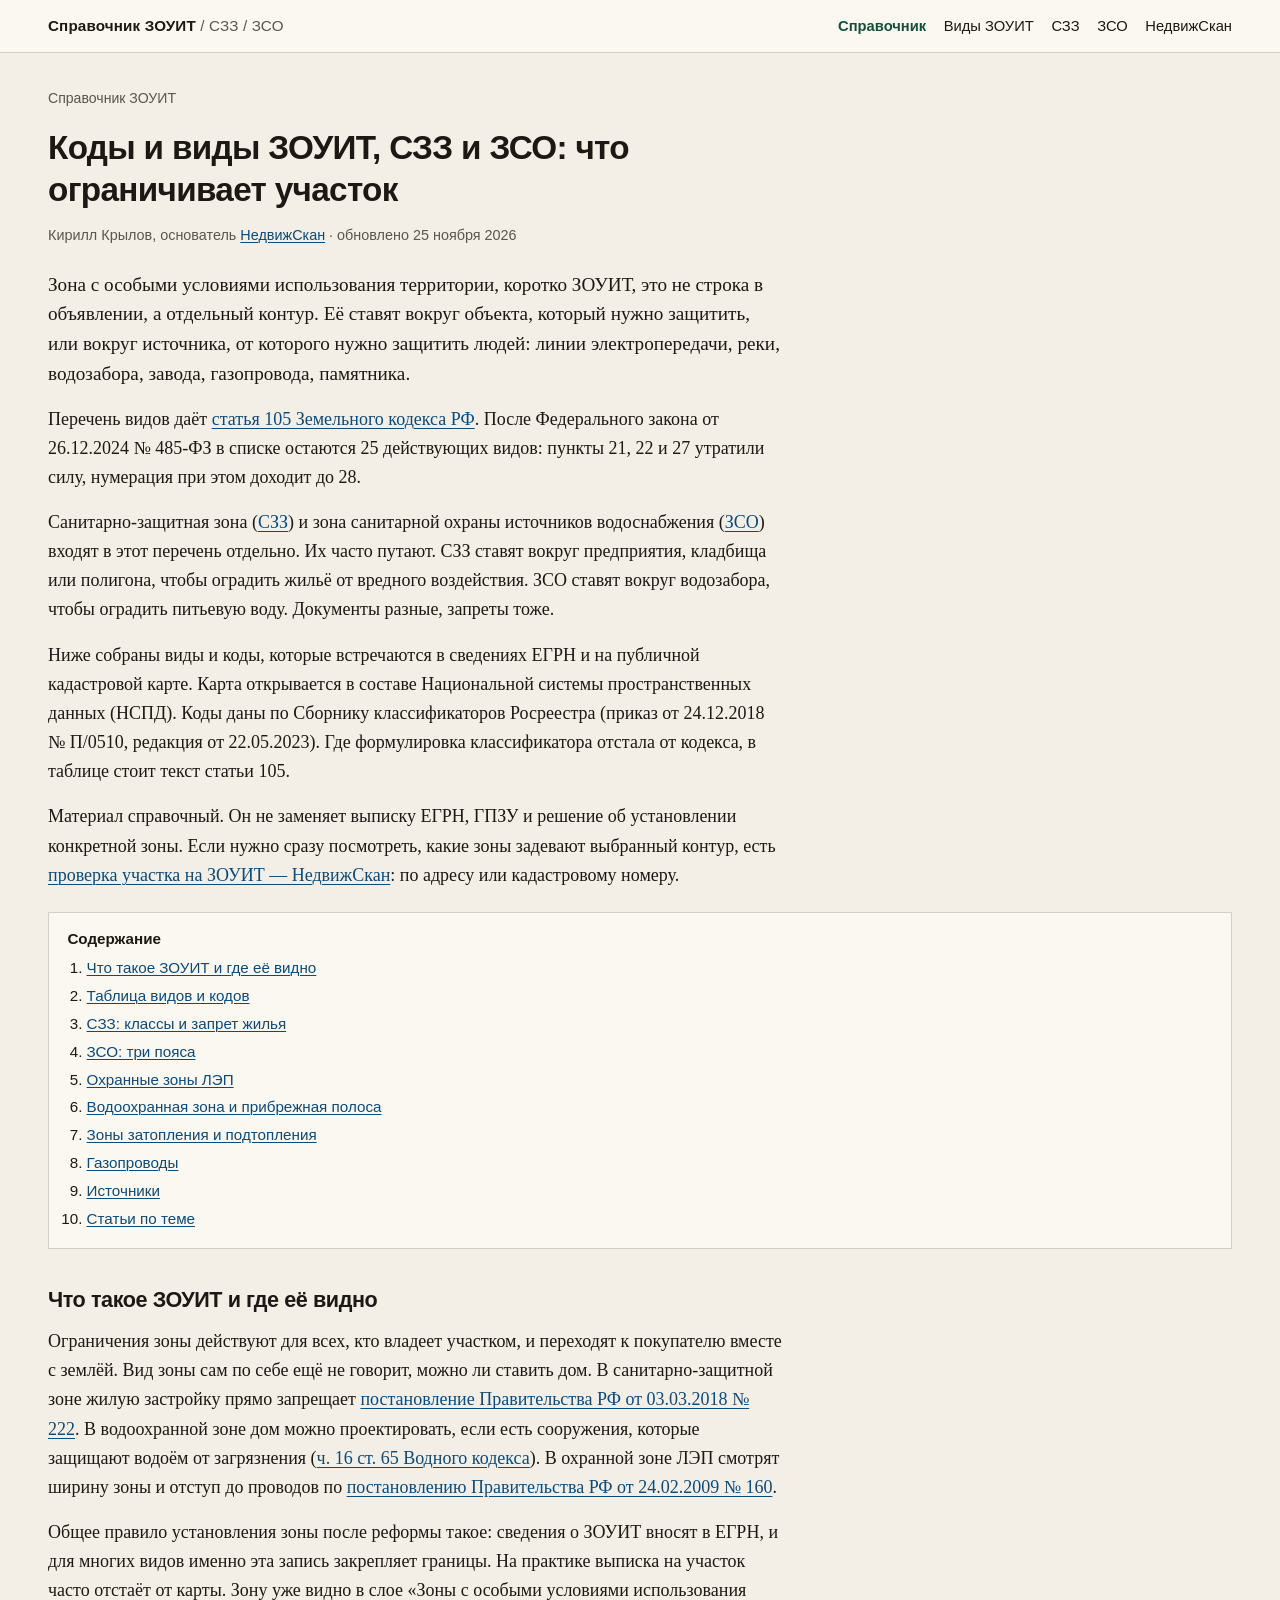
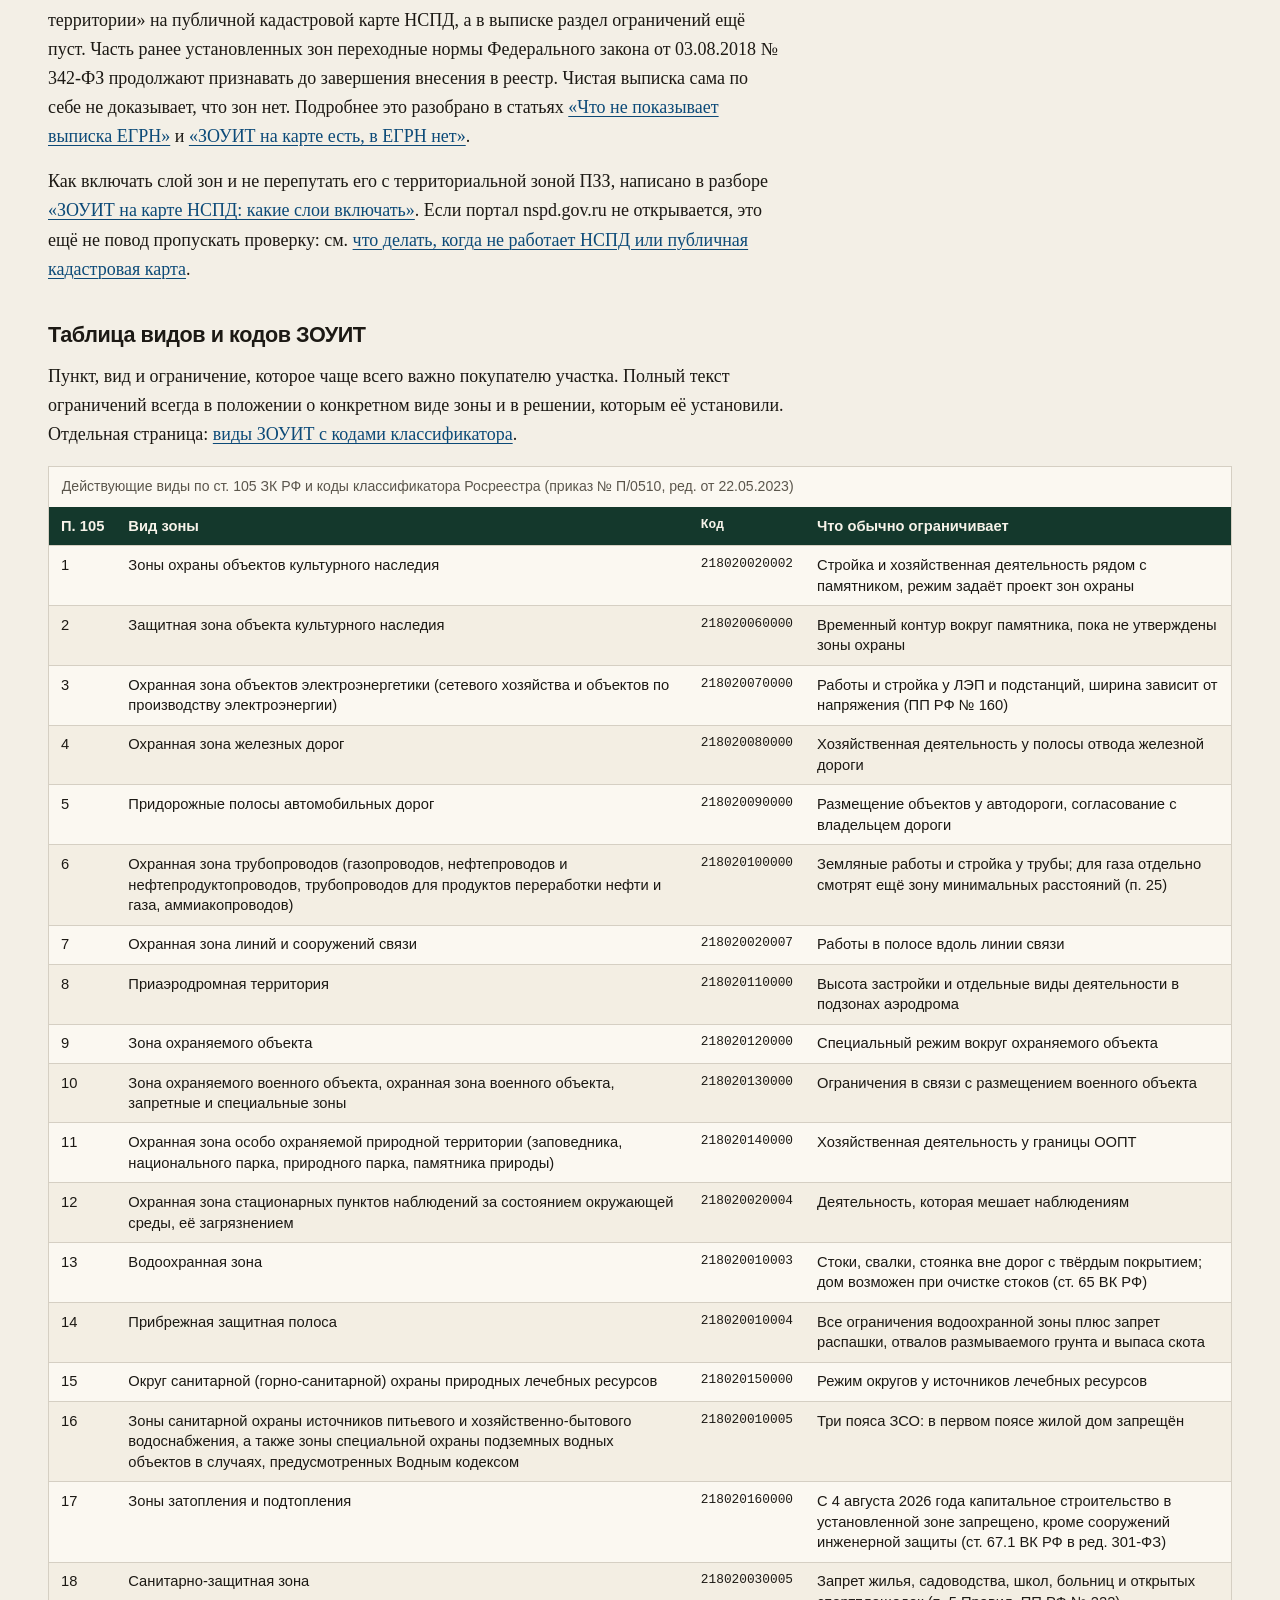
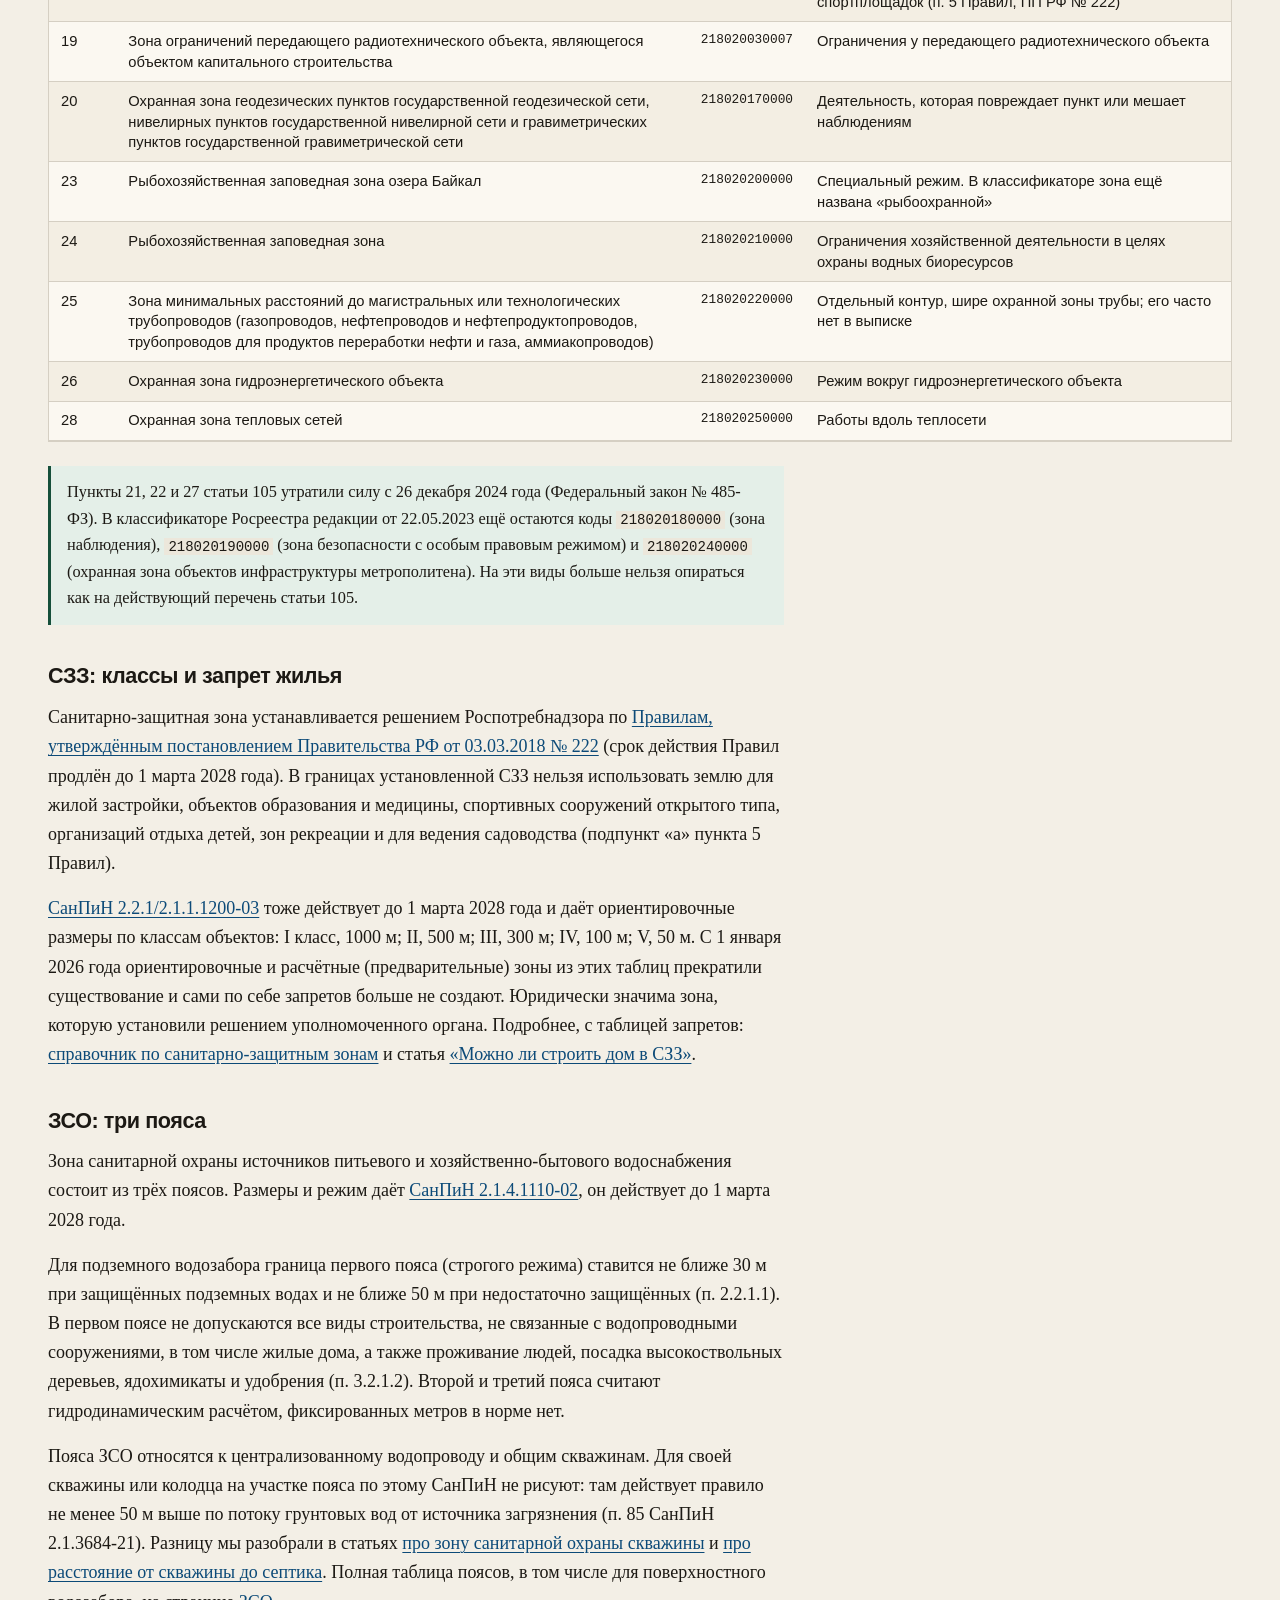
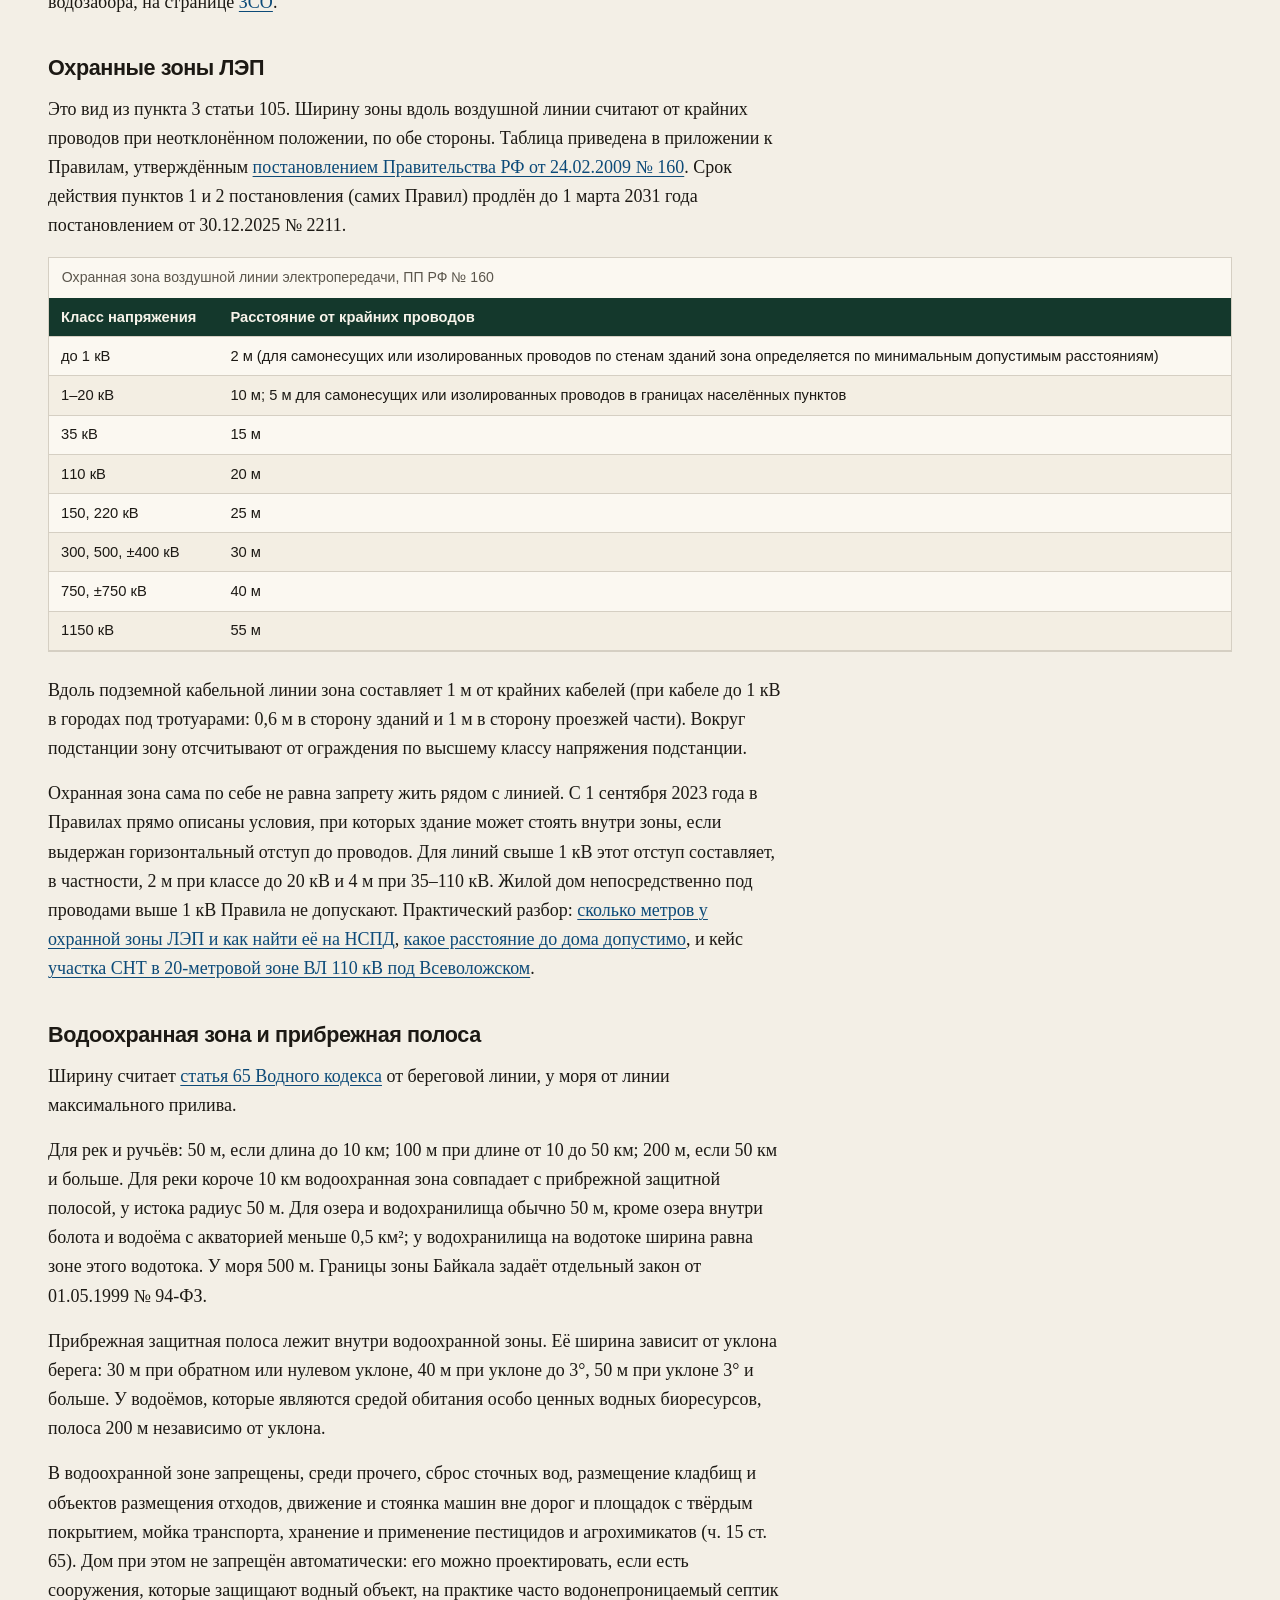
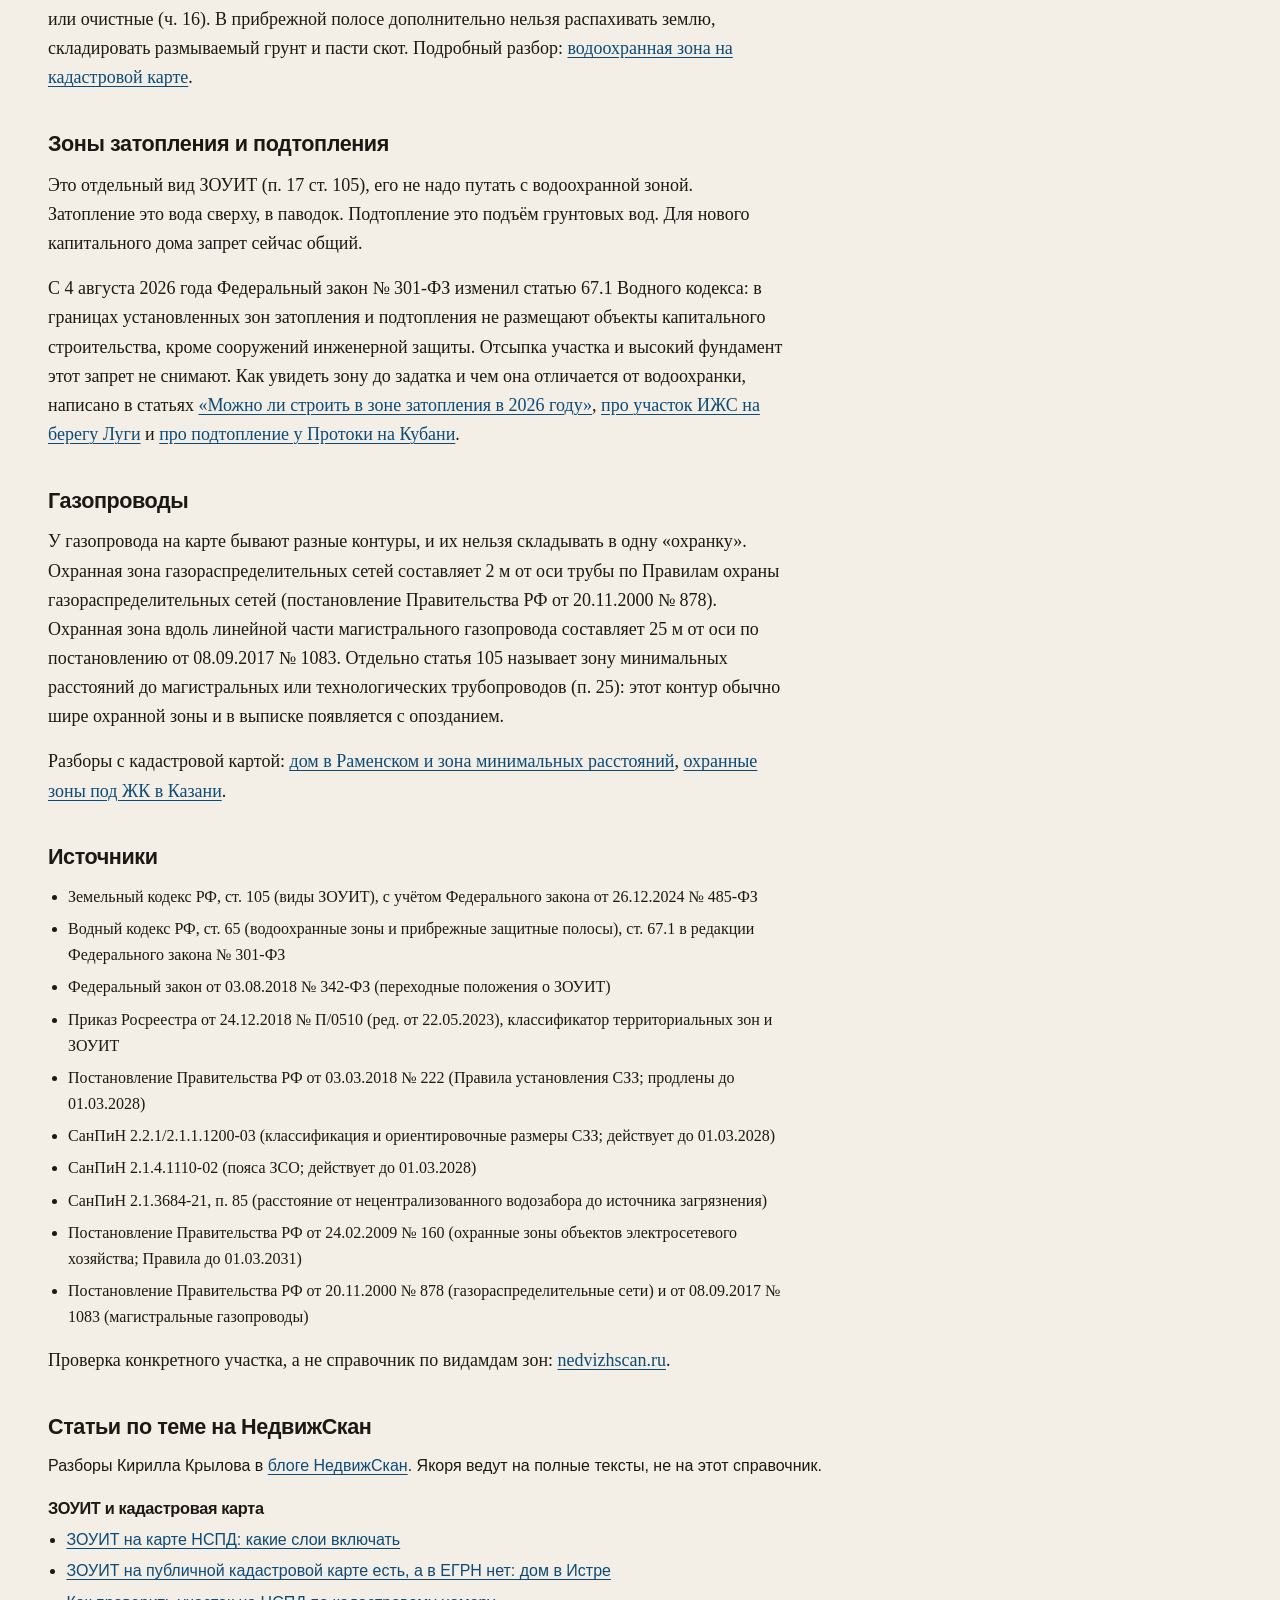
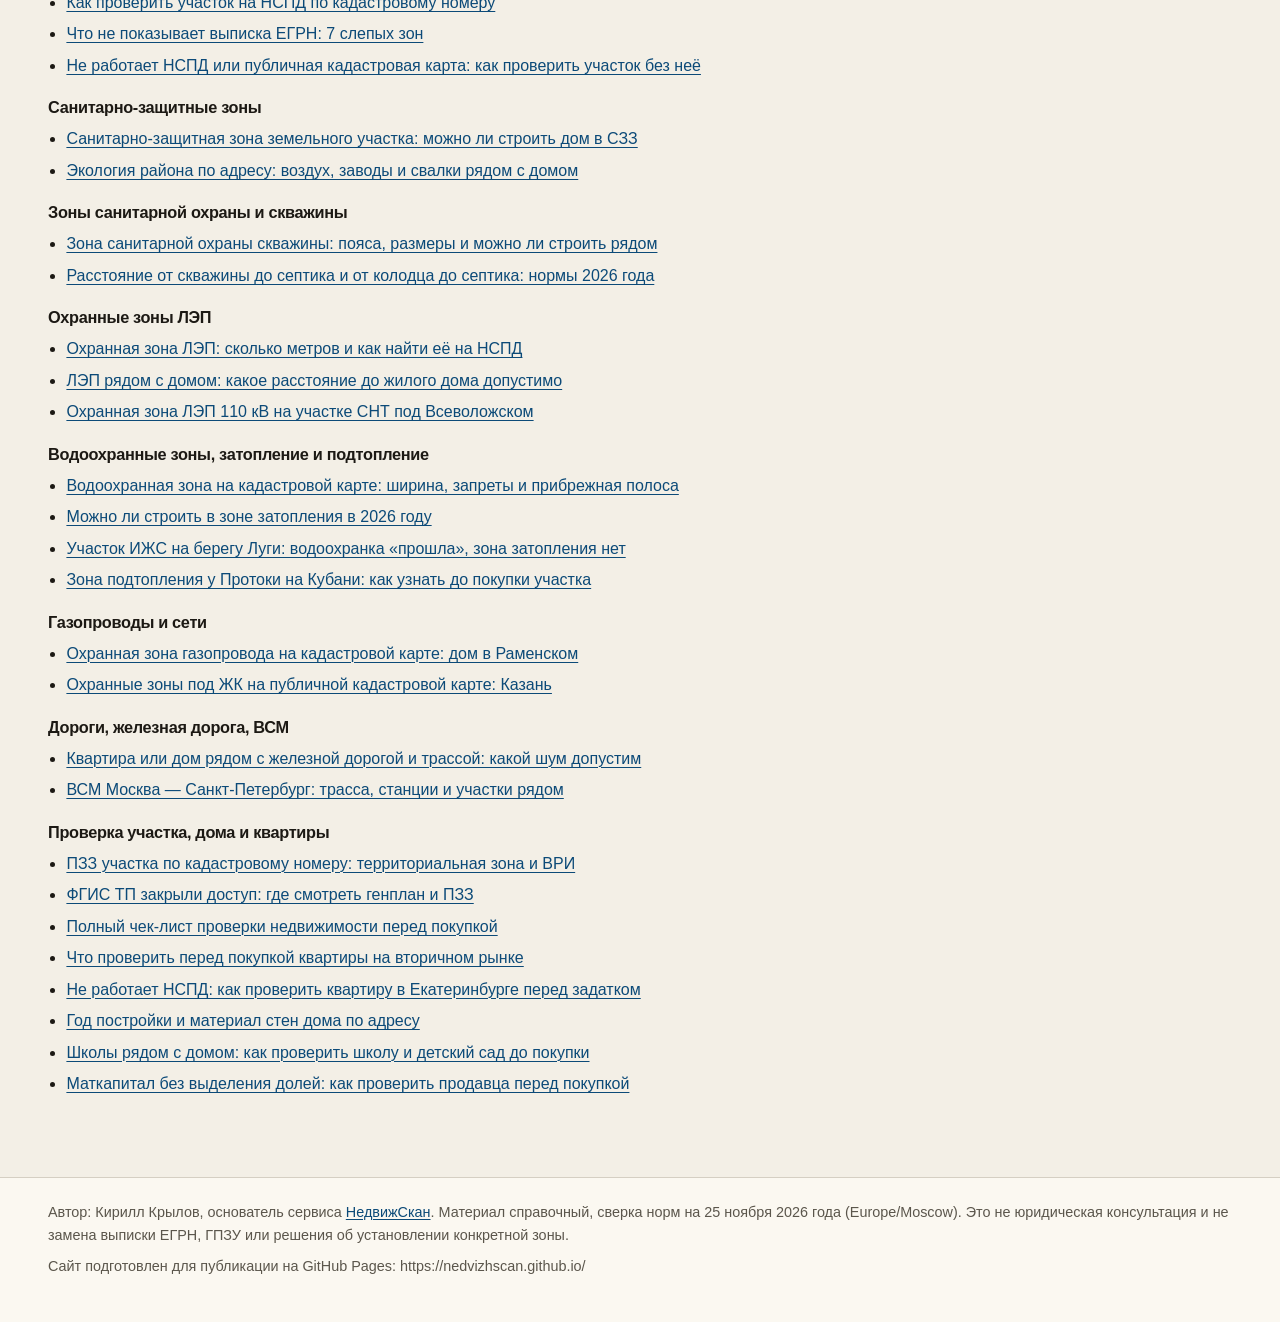
==== index.html @ ad2a8313 "Initial static reference site for ЗОУИТ, СЗЗ and ЗСО. Russian handbook of zone types, classifier cod" ====
<!DOCTYPE html>
<html lang="ru">
<head>
  <meta charset="utf-8">
  <meta name="viewport" content="width=device-width, initial-scale=1">
  <title>ЗОУИТ, СЗЗ и ЗСО: виды, коды и ограничения</title>
  <meta name="description" content="Коды и виды ЗОУИТ по ст. 105 ЗК РФ, классы СЗЗ и три пояса ЗСО: размеры, запреты и ссылки на нормы. Справочник Кирилла Крылова, НедвижСкан.">
  <link rel="canonical" href="https://nedvizhscan.github.io/">
  <meta name="author" content="Кирилл Крылов">
  <meta name="robots" content="index,follow">
  <meta property="og:type" content="article">
  <meta property="og:locale" content="ru_RU">
  <meta property="og:title" content="ЗОУИТ, СЗЗ и ЗСО: виды, коды и ограничения">
  <meta property="og:description" content="Коды и виды ЗОУИТ по ст. 105 ЗК РФ, классы СЗЗ и три пояса ЗСО: размеры, запреты и ссылки на нормы. Справочник Кирилла Крылова, НедвижСкан.">
  <meta property="og:url" content="https://nedvizhscan.github.io/">
  <meta property="og:site_name" content="Справочник ЗОУИТ, СЗЗ и ЗСО">
  <meta name="twitter:card" content="summary">
  <meta name="twitter:title" content="ЗОУИТ, СЗЗ и ЗСО: виды, коды и ограничения">
  <meta name="twitter:description" content="Коды и виды ЗОУИТ по ст. 105 ЗК РФ, классы СЗЗ и три пояса ЗСО: размеры, запреты и ссылки на нормы. Справочник Кирилла Крылова, НедвижСкан.">
  <link rel="stylesheet" href="css/style.css">
  <script type="application/ld+json">
{
  "@context": "https://schema.org",
  "@graph": [
    {
      "@type": "WebSite",
      "@id": "https://nedvizhscan.github.io/#website",
      "url": "https://nedvizhscan.github.io/",
      "name": "Справочник ЗОУИТ, СЗЗ и ЗСО",
      "inLanguage": "ru-RU",
      "publisher": {
        "@id": "https://nedvizhscan.github.io/#org"
      }
    },
    {
      "@type": "Organization",
      "@id": "https://nedvizhscan.github.io/#org",
      "name": "НедвижСкан",
      "url": "https://nedvizhscan.ru/"
    },
    {
      "@type": "Person",
      "@id": "https://nedvizhscan.github.io/#kirill",
      "name": "Кирилл Крылов",
      "jobTitle": "Основатель НедвижСкан",
      "url": "https://nedvizhscan.ru/o-proekte",
      "sameAs": [
        "https://nedvizhscan.ru/"
      ],
      "worksFor": {
        "@id": "https://nedvizhscan.github.io/#org"
      }
    },
    {
      "@type": [
        "Article",
        "WebPage"
      ],
      "@id": "https://nedvizhscan.github.io/",
      "url": "https://nedvizhscan.github.io/",
      "name": "ЗОУИТ, СЗЗ и ЗСО: виды, коды и ограничения",
      "headline": "ЗОУИТ, СЗЗ и ЗСО: виды, коды и ограничения",
      "description": "Коды и виды ЗОУИТ по ст. 105 ЗК РФ, классы СЗЗ и три пояса ЗСО: размеры, запреты и ссылки на нормы. Справочник Кирилла Крылова, НедвижСкан.",
      "inLanguage": "ru-RU",
      "datePublished": "2026-11-25",
      "dateModified": "2026-11-25",
      "isPartOf": {
        "@id": "https://nedvizhscan.github.io/#website"
      },
      "author": {
        "@id": "https://nedvizhscan.github.io/#kirill"
      },
      "publisher": {
        "@id": "https://nedvizhscan.github.io/#org"
      },
      "mainEntityOfPage": "https://nedvizhscan.github.io/",
      "breadcrumb": {
        "@id": "https://nedvizhscan.github.io/#breadcrumb"
      }
    },
    {
      "@type": "BreadcrumbList",
      "@id": "https://nedvizhscan.github.io/#breadcrumb",
      "itemListElement": [
        {
          "@type": "ListItem",
          "position": 1,
          "name": "Справочник ЗОУИТ",
          "item": "https://nedvizhscan.github.io/"
        }
      ]
    }
  ]
}
  </script>
</head>
<body>
  <a class="skip" href="#content">К содержанию</a>
  <header class="site">
    <div class="wrap header-row">
      <a class="brand" href="index.html">Справочник ЗОУИТ <span>/ СЗЗ / ЗСО</span></a>
      <nav class="site-nav" aria-label="Разделы"><a href="index.html" aria-current="page">Справочник</a><a href="zouit.html">Виды ЗОУИТ</a><a href="szz.html">СЗЗ</a><a href="zso.html">ЗСО</a><a href="https://nedvizhscan.ru/">НедвижСкан</a></nav>
    </div>
  </header>
  <main id="content">
    <div class="wrap">
      <nav class="crumbs" aria-label="Навигация"><span>Справочник ЗОУИТ</span></nav>
      
<div class="prose">
<h1>Коды и виды ЗОУИТ, СЗЗ и ЗСО: что ограничивает участок</h1>
<p class="meta">Кирилл Крылов, основатель <a href="https://nedvizhscan.ru/">НедвижСкан</a> · обновлено 25 ноября 2026</p>
<p class="lead">Зона с особыми условиями использования территории, коротко ЗОУИТ, это не строка в объявлении, а отдельный контур. Её ставят вокруг объекта, который нужно защитить, или вокруг источника, от которого нужно защитить людей: линии электропередачи, реки, водозабора, завода, газопровода, памятника.</p>
<p>Перечень видов даёт <a href="https://www.consultant.ru/document/cons_doc_LAW_33773/d470dcf99871701e9e113961d34f6671e43824c4/">статья 105 Земельного кодекса РФ</a>. После Федерального закона от 26.12.2024 № 485-ФЗ в списке остаются 25 действующих видов: пункты 21, 22 и 27 утратили силу, нумерация при этом доходит до 28.</p>
<p>Санитарно-защитная зона (<a href="szz.html">СЗЗ</a>) и зона санитарной охраны источников водоснабжения (<a href="zso.html">ЗСО</a>) входят в этот перечень отдельно. Их часто путают. СЗЗ ставят вокруг предприятия, кладбища или полигона, чтобы оградить жильё от вредного воздействия. ЗСО ставят вокруг водозабора, чтобы оградить питьевую воду. Документы разные, запреты тоже.</p>
<p>Ниже собраны виды и коды, которые встречаются в сведениях ЕГРН и на публичной кадастровой карте. Карта открывается в составе Национальной системы пространственных данных (НСПД). Коды даны по Сборнику классификаторов Росреестра (приказ от 24.12.2018 № П/0510, редакция от 22.05.2023). Где формулировка классификатора отстала от кодекса, в таблице стоит текст статьи 105.</p>
<p>Материал справочный. Он не заменяет выписку ЕГРН, ГПЗУ и решение об установлении конкретной зоны. Если нужно сразу посмотреть, какие зоны задевают выбранный контур, есть <a href="https://nedvizhscan.ru/">проверка участка на ЗОУИТ — НедвижСкан</a>: по адресу или кадастровому номеру.</p>
</div>

<nav class="toc" aria-label="Содержание">
  <h2>Содержание</h2>
  <ol>
    <li><a href="#chto-takoe">Что такое ЗОУИТ и где её видно</a></li>
    <li><a href="#tablitsa">Таблица видов и кодов</a></li>
    <li><a href="#szz-kratko">СЗЗ: классы и запрет жилья</a></li>
    <li><a href="#zso-kratko">ЗСО: три пояса</a></li>
    <li><a href="#lep">Охранные зоны ЛЭП</a></li>
    <li><a href="#voda">Водоохранная зона и прибрежная полоса</a></li>
    <li><a href="#zatoplenie">Зоны затопления и подтопления</a></li>
    <li><a href="#gaz">Газопроводы</a></li>
    <li><a href="#istochniki">Источники</a></li>
    <li><a href="#stati">Статьи по теме</a></li>
  </ol>
</nav>

<div class="prose">
<h2 id="chto-takoe">Что такое ЗОУИТ и где её видно</h2>
<p>Ограничения зоны действуют для всех, кто владеет участком, и переходят к покупателю вместе с землёй. Вид зоны сам по себе ещё не говорит, можно ли ставить дом. В санитарно-защитной зоне жилую застройку прямо запрещает <a href="https://base.garant.ru/71892700/">постановление Правительства РФ от 03.03.2018 № 222</a>. В водоохранной зоне дом можно проектировать, если есть сооружения, которые защищают водоём от загрязнения (<a href="https://www.consultant.ru/document/cons_doc_LAW_60683/4c65ff0f232195d8dccc08535d2c3923d5b67f1c/">ч. 16 ст. 65 Водного кодекса</a>). В охранной зоне ЛЭП смотрят ширину зоны и отступ до проводов по <a href="https://base.garant.ru/12165555/">постановлению Правительства РФ от 24.02.2009 № 160</a>.</p>
<p>Общее правило установления зоны после реформы такое: сведения о ЗОУИТ вносят в ЕГРН, и для многих видов именно эта запись закрепляет границы. На практике выписка на участок часто отстаёт от карты. Зону уже видно в слое «Зоны с особыми условиями использования территории» на публичной кадастровой карте НСПД, а в выписке раздел ограничений ещё пуст. Часть ранее установленных зон переходные нормы Федерального закона от 03.08.2018 № 342-ФЗ продолжают признавать до завершения внесения в реестр. Чистая выписка сама по себе не доказывает, что зон нет. Подробнее это разобрано в статьях <a href="https://nedvizhscan.ru/blog/chto-ne-pokazyvaet-vypiska-egrn">«Что не показывает выписка ЕГРН»</a> и <a href="https://nedvizhscan.ru/blog/zouit-publichnaya-kadastrovaya-karta-nspd-istra">«ЗОУИТ на карте есть, в ЕГРН нет»</a>.</p>
<p>Как включать слой зон и не перепутать его с территориальной зоной ПЗЗ, написано в разборе <a href="https://nedvizhscan.ru/blog/zouit-na-karte-nspd">«ЗОУИТ на карте НСПД: какие слои включать»</a>. Если портал nspd.gov.ru не открывается, это ещё не повод пропускать проверку: см. <a href="https://nedvizhscan.ru/blog/ne-rabotaet-nspd-i-pkk-kak-proverit-uchastok">что делать, когда не работает НСПД или публичная кадастровая карта</a>.</p>
</div>

<h2 id="tablitsa">Таблица видов и кодов ЗОУИТ</h2>
<p class="prose">Пункт, вид и ограничение, которое чаще всего важно покупателю участка. Полный текст ограничений всегда в положении о конкретном виде зоны и в решении, которым её установили. Отдельная страница: <a href="zouit.html">виды ЗОУИТ с кодами классификатора</a>.</p>
<div class="table-wrap">
<table>
  <caption>Действующие виды по ст. 105 ЗК РФ и коды классификатора Росреестра (приказ № П/0510, ред. от 22.05.2023)</caption>
  <thead>
    <tr>
      <th class="num">П. 105</th>
      <th>Вид зоны</th>
      <th class="code">Код</th>
      <th>Что обычно ограничивает</th>
    </tr>
  </thead>
  <tbody>
    <tr><td class="num">1</td><td>Зоны охраны объектов культурного наследия</td><td class="code">218020020002</td><td>Стройка и хозяйственная деятельность рядом с памятником, режим задаёт проект зон охраны</td></tr>
    <tr><td class="num">2</td><td>Защитная зона объекта культурного наследия</td><td class="code">218020060000</td><td>Временный контур вокруг памятника, пока не утверждены зоны охраны</td></tr>
    <tr><td class="num">3</td><td>Охранная зона объектов электроэнергетики (сетевого хозяйства и объектов по производству электроэнергии)</td><td class="code">218020070000</td><td>Работы и стройка у ЛЭП и подстанций, ширина зависит от напряжения (ПП РФ № 160)</td></tr>
    <tr><td class="num">4</td><td>Охранная зона железных дорог</td><td class="code">218020080000</td><td>Хозяйственная деятельность у полосы отвода железной дороги</td></tr>
    <tr><td class="num">5</td><td>Придорожные полосы автомобильных дорог</td><td class="code">218020090000</td><td>Размещение объектов у автодороги, согласование с владельцем дороги</td></tr>
    <tr><td class="num">6</td><td>Охранная зона трубопроводов (газопроводов, нефтепроводов и нефтепродуктопроводов, трубопроводов для продуктов переработки нефти и газа, аммиакопроводов)</td><td class="code">218020100000</td><td>Земляные работы и стройка у трубы; для газа отдельно смотрят ещё зону минимальных расстояний (п. 25)</td></tr>
    <tr><td class="num">7</td><td>Охранная зона линий и сооружений связи</td><td class="code">218020020007</td><td>Работы в полосе вдоль линии связи</td></tr>
    <tr><td class="num">8</td><td>Приаэродромная территория</td><td class="code">218020110000</td><td>Высота застройки и отдельные виды деятельности в подзонах аэродрома</td></tr>
    <tr><td class="num">9</td><td>Зона охраняемого объекта</td><td class="code">218020120000</td><td>Специальный режим вокруг охраняемого объекта</td></tr>
    <tr><td class="num">10</td><td>Зона охраняемого военного объекта, охранная зона военного объекта, запретные и специальные зоны</td><td class="code">218020130000</td><td>Ограничения в связи с размещением военного объекта</td></tr>
    <tr><td class="num">11</td><td>Охранная зона особо охраняемой природной территории (заповедника, национального парка, природного парка, памятника природы)</td><td class="code">218020140000</td><td>Хозяйственная деятельность у границы ООПТ</td></tr>
    <tr><td class="num">12</td><td>Охранная зона стационарных пунктов наблюдений за состоянием окружающей среды, её загрязнением</td><td class="code">218020020004</td><td>Деятельность, которая мешает наблюдениям</td></tr>
    <tr><td class="num">13</td><td>Водоохранная зона</td><td class="code">218020010003</td><td>Стоки, свалки, стоянка вне дорог с твёрдым покрытием; дом возможен при очистке стоков (ст. 65 ВК РФ)</td></tr>
    <tr><td class="num">14</td><td>Прибрежная защитная полоса</td><td class="code">218020010004</td><td>Все ограничения водоохранной зоны плюс запрет распашки, отвалов размываемого грунта и выпаса скота</td></tr>
    <tr><td class="num">15</td><td>Округ санитарной (горно-санитарной) охраны природных лечебных ресурсов</td><td class="code">218020150000</td><td>Режим округов у источников лечебных ресурсов</td></tr>
    <tr><td class="num">16</td><td>Зоны санитарной охраны источников питьевого и хозяйственно-бытового водоснабжения, а также зоны специальной охраны подземных водных объектов в случаях, предусмотренных Водным кодексом</td><td class="code">218020010005</td><td>Три пояса ЗСО: в первом поясе жилой дом запрещён</td></tr>
    <tr><td class="num">17</td><td>Зоны затопления и подтопления</td><td class="code">218020160000</td><td>С 4 августа 2026 года капитальное строительство в установленной зоне запрещено, кроме сооружений инженерной защиты (ст. 67.1 ВК РФ в ред. 301-ФЗ)</td></tr>
    <tr><td class="num">18</td><td>Санитарно-защитная зона</td><td class="code">218020030005</td><td>Запрет жилья, садоводства, школ, больниц и открытых спортплощадок (п. 5 Правил, ПП РФ № 222)</td></tr>
    <tr><td class="num">19</td><td>Зона ограничений передающего радиотехнического объекта, являющегося объектом капитального строительства</td><td class="code">218020030007</td><td>Ограничения у передающего радиотехнического объекта</td></tr>
    <tr><td class="num">20</td><td>Охранная зона геодезических пунктов государственной геодезической сети, нивелирных пунктов государственной нивелирной сети и гравиметрических пунктов государственной гравиметрической сети</td><td class="code">218020170000</td><td>Деятельность, которая повреждает пункт или мешает наблюдениям</td></tr>
    <tr><td class="num">23</td><td>Рыбохозяйственная заповедная зона озера Байкал</td><td class="code">218020200000</td><td>Специальный режим. В классификаторе зона ещё названа «рыбоохранной»</td></tr>
    <tr><td class="num">24</td><td>Рыбохозяйственная заповедная зона</td><td class="code">218020210000</td><td>Ограничения хозяйственной деятельности в целях охраны водных биоресурсов</td></tr>
    <tr><td class="num">25</td><td>Зона минимальных расстояний до магистральных или технологических трубопроводов (газопроводов, нефтепроводов и нефтепродуктопроводов, трубопроводов для продуктов переработки нефти и газа, аммиакопроводов)</td><td class="code">218020220000</td><td>Отдельный контур, шире охранной зоны трубы; его часто нет в выписке</td></tr>
    <tr><td class="num">26</td><td>Охранная зона гидроэнергетического объекта</td><td class="code">218020230000</td><td>Режим вокруг гидроэнергетического объекта</td></tr>
    <tr><td class="num">28</td><td>Охранная зона тепловых сетей</td><td class="code">218020250000</td><td>Работы вдоль теплосети</td></tr>
  </tbody>
</table>
</div>

<div class="prose">
<div class="note">
<p>Пункты 21, 22 и 27 статьи 105 утратили силу с 26 декабря 2024 года (Федеральный закон № 485-ФЗ). В классификаторе Росреестра редакции от 22.05.2023 ещё остаются коды <code>218020180000</code> (зона наблюдения), <code>218020190000</code> (зона безопасности с особым правовым режимом) и <code>218020240000</code> (охранная зона объектов инфраструктуры метрополитена). На эти виды больше нельзя опираться как на действующий перечень статьи 105.</p>
</div>

<h2 id="szz-kratko">СЗЗ: классы и запрет жилья</h2>
<p>Санитарно-защитная зона устанавливается решением Роспотребнадзора по <a href="https://base.garant.ru/71892700/">Правилам, утверждённым постановлением Правительства РФ от 03.03.2018 № 222</a> (срок действия Правил продлён до 1 марта 2028 года). В границах установленной СЗЗ нельзя использовать землю для жилой застройки, объектов образования и медицины, спортивных сооружений открытого типа, организаций отдыха детей, зон рекреации и для ведения садоводства (подпункт «а» пункта 5 Правил).</p>
<p><a href="https://base.garant.ru/12158477/">СанПиН 2.2.1/2.1.1.1200-03</a> тоже действует до 1 марта 2028 года и даёт ориентировочные размеры по классам объектов: I класс, 1000 м; II, 500 м; III, 300 м; IV, 100 м; V, 50 м. С 1 января 2026 года ориентировочные и расчётные (предварительные) зоны из этих таблиц прекратили существование и сами по себе запретов больше не создают. Юридически значима зона, которую установили решением уполномоченного органа. Подробнее, с таблицей запретов: <a href="szz.html">справочник по санитарно-защитным зонам</a> и статья <a href="https://nedvizhscan.ru/blog/sanitarno-zashchitnaya-zona-uchastka-mozhno-li-stroit">«Можно ли строить дом в СЗЗ»</a>.</p>

<h2 id="zso-kratko">ЗСО: три пояса</h2>
<p>Зона санитарной охраны источников питьевого и хозяйственно-бытового водоснабжения состоит из трёх поясов. Размеры и режим даёт <a href="https://base.garant.ru/12126663/">СанПиН 2.1.4.1110-02</a>, он действует до 1 марта 2028 года.</p>
<p>Для подземного водозабора граница первого пояса (строгого режима) ставится не ближе 30 м при защищённых подземных водах и не ближе 50 м при недостаточно защищённых (п. 2.2.1.1). В первом поясе не допускаются все виды строительства, не связанные с водопроводными сооружениями, в том числе жилые дома, а также проживание людей, посадка высокоствольных деревьев, ядохимикаты и удобрения (п. 3.2.1.2). Второй и третий пояса считают гидродинамическим расчётом, фиксированных метров в норме нет.</p>
<p>Пояса ЗСО относятся к централизованному водопроводу и общим скважинам. Для своей скважины или колодца на участке пояса по этому СанПиН не рисуют: там действует правило не менее 50 м выше по потоку грунтовых вод от источника загрязнения (п. 85 СанПиН 2.1.3684-21). Разницу мы разобрали в статьях <a href="https://nedvizhscan.ru/blog/zona-sanitarnoj-ohrany-skvazhiny">про зону санитарной охраны скважины</a> и <a href="https://nedvizhscan.ru/blog/rasstoyanie-ot-skvazhiny-do-septika">про расстояние от скважины до септика</a>. Полная таблица поясов, в том числе для поверхностного водозабора, на странице <a href="zso.html">ЗСО</a>.</p>

<h2 id="lep">Охранные зоны ЛЭП</h2>
<p>Это вид из пункта 3 статьи 105. Ширину зоны вдоль воздушной линии считают от крайних проводов при неотклонённом положении, по обе стороны. Таблица приведена в приложении к Правилам, утверждённым <a href="https://base.garant.ru/12165555/">постановлением Правительства РФ от 24.02.2009 № 160</a>. Срок действия пунктов 1 и 2 постановления (самих Правил) продлён до 1 марта 2031 года постановлением от 30.12.2025 № 2211.</p>
</div>

<div class="table-wrap">
<table>
  <caption>Охранная зона воздушной линии электропередачи, ПП РФ № 160</caption>
  <thead>
    <tr><th>Класс напряжения</th><th>Расстояние от крайних проводов</th></tr>
  </thead>
  <tbody>
    <tr><td>до 1 кВ</td><td>2 м (для самонесущих или изолированных проводов по стенам зданий зона определяется по минимальным допустимым расстояниям)</td></tr>
    <tr><td>1–20 кВ</td><td>10 м; 5 м для самонесущих или изолированных проводов в границах населённых пунктов</td></tr>
    <tr><td>35 кВ</td><td>15 м</td></tr>
    <tr><td>110 кВ</td><td>20 м</td></tr>
    <tr><td>150, 220 кВ</td><td>25 м</td></tr>
    <tr><td>300, 500, ±400 кВ</td><td>30 м</td></tr>
    <tr><td>750, ±750 кВ</td><td>40 м</td></tr>
    <tr><td>1150 кВ</td><td>55 м</td></tr>
  </tbody>
</table>
</div>

<div class="prose">
<p>Вдоль подземной кабельной линии зона составляет 1 м от крайних кабелей (при кабеле до 1 кВ в городах под тротуарами: 0,6 м в сторону зданий и 1 м в сторону проезжей части). Вокруг подстанции зону отсчитывают от ограждения по высшему классу напряжения подстанции.</p>
<p>Охранная зона сама по себе не равна запрету жить рядом с линией. С 1 сентября 2023 года в Правилах прямо описаны условия, при которых здание может стоять внутри зоны, если выдержан горизонтальный отступ до проводов. Для линий свыше 1 кВ этот отступ составляет, в частности, 2 м при классе до 20 кВ и 4 м при 35–110 кВ. Жилой дом непосредственно под проводами выше 1 кВ Правила не допускают. Практический разбор: <a href="https://nedvizhscan.ru/blog/ohrannye-zony-lep-nspd">сколько метров у охранной зоны ЛЭП и как найти её на НСПД</a>, <a href="https://nedvizhscan.ru/blog/lep-ryadom-s-domom-rasstoyanie-pered-pokupkoj">какое расстояние до дома допустимо</a>, и кейс <a href="https://nedvizhscan.ru/blog/ohrannaya-zona-lep-110-kv-nspd-vsevolozhsk">участка СНТ в 20-метровой зоне ВЛ 110 кВ под Всеволожском</a>.</p>

<h2 id="voda">Водоохранная зона и прибрежная полоса</h2>
<p>Ширину считает <a href="https://www.consultant.ru/document/cons_doc_LAW_60683/4c65ff0f232195d8dccc08535d2c3923d5b67f1c/">статья 65 Водного кодекса</a> от береговой линии, у моря от линии максимального прилива.</p>
<p>Для рек и ручьёв: 50 м, если длина до 10 км; 100 м при длине от 10 до 50 км; 200 м, если 50 км и больше. Для реки короче 10 км водоохранная зона совпадает с прибрежной защитной полосой, у истока радиус 50 м. Для озера и водохранилища обычно 50 м, кроме озера внутри болота и водоёма с акваторией меньше 0,5 км²; у водохранилища на водотоке ширина равна зоне этого водотока. У моря 500 м. Границы зоны Байкала задаёт отдельный закон от 01.05.1999 № 94-ФЗ.</p>
<p>Прибрежная защитная полоса лежит внутри водоохранной зоны. Её ширина зависит от уклона берега: 30 м при обратном или нулевом уклоне, 40 м при уклоне до 3°, 50 м при уклоне 3° и больше. У водоёмов, которые являются средой обитания особо ценных водных биоресурсов, полоса 200 м независимо от уклона.</p>
<p>В водоохранной зоне запрещены, среди прочего, сброс сточных вод, размещение кладбищ и объектов размещения отходов, движение и стоянка машин вне дорог и площадок с твёрдым покрытием, мойка транспорта, хранение и применение пестицидов и агрохимикатов (ч. 15 ст. 65). Дом при этом не запрещён автоматически: его можно проектировать, если есть сооружения, которые защищают водный объект, на практике часто водонепроницаемый септик или очистные (ч. 16). В прибрежной полосе дополнительно нельзя распахивать землю, складировать размываемый грунт и пасти скот. Подробный разбор: <a href="https://nedvizhscan.ru/blog/vodoohrannaya-zona-i-zashchitnaya-polosa">водоохранная зона на кадастровой карте</a>.</p>

<h2 id="zatoplenie">Зоны затопления и подтопления</h2>
<p>Это отдельный вид ЗОУИТ (п. 17 ст. 105), его не надо путать с водоохранной зоной. Затопление это вода сверху, в паводок. Подтопление это подъём грунтовых вод. Для нового капитального дома запрет сейчас общий.</p>
<p>С 4 августа 2026 года Федеральный закон № 301-ФЗ изменил статью 67.1 Водного кодекса: в границах установленных зон затопления и подтопления не размещают объекты капитального строительства, кроме сооружений инженерной защиты. Отсыпка участка и высокий фундамент этот запрет не снимают. Как увидеть зону до задатка и чем она отличается от водоохранки, написано в статьях <a href="https://nedvizhscan.ru/blog/zapret-stroiki-v-zone-zatopleniya-2026">«Можно ли строить в зоне затопления в 2026 году»</a>, <a href="https://nedvizhscan.ru/blog/luga-uchastok-izhs-zona-zatopleniya-301-fz-nspd">про участок ИЖС на берегу Луги</a> и <a href="https://nedvizhscan.ru/blog/zona-podtopleniya-kuban-protoka-slavyansk">про подтопление у Протоки на Кубани</a>.</p>

<h2 id="gaz">Газопроводы</h2>
<p>У газопровода на карте бывают разные контуры, и их нельзя складывать в одну «охранку». Охранная зона газораспределительных сетей составляет 2 м от оси трубы по Правилам охраны газораспределительных сетей (постановление Правительства РФ от 20.11.2000 № 878). Охранная зона вдоль линейной части магистрального газопровода составляет 25 м от оси по постановлению от 08.09.2017 № 1083. Отдельно статья 105 называет зону минимальных расстояний до магистральных или технологических трубопроводов (п. 25): этот контур обычно шире охранной зоны и в выписке появляется с опозданием.</p>
<p>Разборы с кадастровой картой: <a href="https://nedvizhscan.ru/blog/ohrannaya-zona-gazoprovoda-kadastrovaya-karta-ramenskoe">дом в Раменском и зона минимальных расстояний</a>, <a href="https://nedvizhscan.ru/blog/publichnaya-kadastrovaya-karta-ohrannye-zony-mkd-kazan">охранные зоны под ЖК в Казани</a>.</p>

<h2 id="istochniki">Источники</h2>
<ul class="sources">
  <li>Земельный кодекс РФ, ст. 105 (виды ЗОУИТ), с учётом Федерального закона от 26.12.2024 № 485-ФЗ</li>
  <li>Водный кодекс РФ, ст. 65 (водоохранные зоны и прибрежные защитные полосы), ст. 67.1 в редакции Федерального закона № 301-ФЗ</li>
  <li>Федеральный закон от 03.08.2018 № 342-ФЗ (переходные положения о ЗОУИТ)</li>
  <li>Приказ Росреестра от 24.12.2018 № П/0510 (ред. от 22.05.2023), классификатор территориальных зон и ЗОУИТ</li>
  <li>Постановление Правительства РФ от 03.03.2018 № 222 (Правила установления СЗЗ; продлены до 01.03.2028)</li>
  <li>СанПиН 2.2.1/2.1.1.1200-03 (классификация и ориентировочные размеры СЗЗ; действует до 01.03.2028)</li>
  <li>СанПиН 2.1.4.1110-02 (пояса ЗСО; действует до 01.03.2028)</li>
  <li>СанПиН 2.1.3684-21, п. 85 (расстояние от нецентрализованного водозабора до источника загрязнения)</li>
  <li>Постановление Правительства РФ от 24.02.2009 № 160 (охранные зоны объектов электросетевого хозяйства; Правила до 01.03.2031)</li>
  <li>Постановление Правительства РФ от 20.11.2000 № 878 (газораспределительные сети) и от 08.09.2017 № 1083 (магистральные газопроводы)</li>
</ul>
<p>Проверка конкретного участка, а не справочник по видамдам зон: <a href="https://nedvizhscan.ru/">nedvizhscan.ru</a>.</p>
</div>

      <section class="articles" id="stati" aria-labelledby="stati-h">
<h2 id="stati-h">Статьи по теме на НедвижСкан</h2>
<p>Разборы Кирилла Крылова в <a href="https://nedvizhscan.ru/blog">блоге НедвижСкан</a>. Якоря ведут на полные тексты, не на этот справочник.</p>
<h3>ЗОУИТ и кадастровая карта</h3>
<ul>
<li><a href="https://nedvizhscan.ru/blog/zouit-na-karte-nspd">ЗОУИТ на карте НСПД: какие слои включать</a></li>
<li><a href="https://nedvizhscan.ru/blog/zouit-publichnaya-kadastrovaya-karta-nspd-istra">ЗОУИТ на публичной кадастровой карте есть, а в ЕГРН нет: дом в Истре</a></li>
<li><a href="https://nedvizhscan.ru/blog/proverka-uchastka-na-nspd">Как проверить участок на НСПД по кадастровому номеру</a></li>
<li><a href="https://nedvizhscan.ru/blog/chto-ne-pokazyvaet-vypiska-egrn">Что не показывает выписка ЕГРН: 7 слепых зон</a></li>
<li><a href="https://nedvizhscan.ru/blog/ne-rabotaet-nspd-i-pkk-kak-proverit-uchastok">Не работает НСПД или публичная кадастровая карта: как проверить участок без неё</a></li>
</ul>
<h3>Санитарно-защитные зоны</h3>
<ul>
<li><a href="https://nedvizhscan.ru/blog/sanitarno-zashchitnaya-zona-uchastka-mozhno-li-stroit">Санитарно-защитная зона земельного участка: можно ли строить дом в СЗЗ</a></li>
<li><a href="https://nedvizhscan.ru/blog/ekologiya-rajona-po-adresu">Экология района по адресу: воздух, заводы и свалки рядом с домом</a></li>
</ul>
<h3>Зоны санитарной охраны и скважины</h3>
<ul>
<li><a href="https://nedvizhscan.ru/blog/zona-sanitarnoj-ohrany-skvazhiny">Зона санитарной охраны скважины: пояса, размеры и можно ли строить рядом</a></li>
<li><a href="https://nedvizhscan.ru/blog/rasstoyanie-ot-skvazhiny-do-septika">Расстояние от скважины до септика и от колодца до септика: нормы 2026 года</a></li>
</ul>
<h3>Охранные зоны ЛЭП</h3>
<ul>
<li><a href="https://nedvizhscan.ru/blog/ohrannye-zony-lep-nspd">Охранная зона ЛЭП: сколько метров и как найти её на НСПД</a></li>
<li><a href="https://nedvizhscan.ru/blog/lep-ryadom-s-domom-rasstoyanie-pered-pokupkoj">ЛЭП рядом с домом: какое расстояние до жилого дома допустимо</a></li>
<li><a href="https://nedvizhscan.ru/blog/ohrannaya-zona-lep-110-kv-nspd-vsevolozhsk">Охранная зона ЛЭП 110 кВ на участке СНТ под Всеволожском</a></li>
</ul>
<h3>Водоохранные зоны, затопление и подтопление</h3>
<ul>
<li><a href="https://nedvizhscan.ru/blog/vodoohrannaya-zona-i-zashchitnaya-polosa">Водоохранная зона на кадастровой карте: ширина, запреты и прибрежная полоса</a></li>
<li><a href="https://nedvizhscan.ru/blog/zapret-stroiki-v-zone-zatopleniya-2026">Можно ли строить в зоне затопления в 2026 году</a></li>
<li><a href="https://nedvizhscan.ru/blog/luga-uchastok-izhs-zona-zatopleniya-301-fz-nspd">Участок ИЖС на берегу Луги: водоохранка «прошла», зона затопления нет</a></li>
<li><a href="https://nedvizhscan.ru/blog/zona-podtopleniya-kuban-protoka-slavyansk">Зона подтопления у Протоки на Кубани: как узнать до покупки участка</a></li>
</ul>
<h3>Газопроводы и сети</h3>
<ul>
<li><a href="https://nedvizhscan.ru/blog/ohrannaya-zona-gazoprovoda-kadastrovaya-karta-ramenskoe">Охранная зона газопровода на кадастровой карте: дом в Раменском</a></li>
<li><a href="https://nedvizhscan.ru/blog/publichnaya-kadastrovaya-karta-ohrannye-zony-mkd-kazan">Охранные зоны под ЖК на публичной кадастровой карте: Казань</a></li>
</ul>
<h3>Дороги, железная дорога, ВСМ</h3>
<ul>
<li><a href="https://nedvizhscan.ru/blog/kvartira-ryadom-s-zheleznoj-dorogoj-i-trassoj-shum">Квартира или дом рядом с железной дорогой и трассой: какой шум допустим</a></li>
<li><a href="https://nedvizhscan.ru/blog/vsm-moskva-peterburg-karta-stancii-uchastok-ryadom">ВСМ Москва — Санкт-Петербург: трасса, станции и участки рядом</a></li>
</ul>
<h3>Проверка участка, дома и квартиры</h3>
<ul>
<li><a href="https://nedvizhscan.ru/blog/pzz-uchastka-po-kadastrovomu-nomeru">ПЗЗ участка по кадастровому номеру: территориальная зона и ВРИ</a></li>
<li><a href="https://nedvizhscan.ru/blog/fgis-tp-zakryli-dostup-gde-smotret-genplan-i-pzz">ФГИС ТП закрыли доступ: где смотреть генплан и ПЗЗ</a></li>
<li><a href="https://nedvizhscan.ru/blog/chek-list-proverki-nedvizhimosti-pered-pokupkoy">Полный чек-лист проверки недвижимости перед покупкой</a></li>
<li><a href="https://nedvizhscan.ru/blog/chto-proverit-pered-pokupkoy-kvartiry-na-vtorichke">Что проверить перед покупкой квартиры на вторичном рынке</a></li>
<li><a href="https://nedvizhscan.ru/blog/ne-rabotaet-nspd-proverka-kvartiry-ekaterinburg">Не работает НСПД: как проверить квартиру в Екатеринбурге перед задатком</a></li>
<li><a href="https://nedvizhscan.ru/blog/god-postrojki-i-material-sten-doma-po-adresu">Год постройки и материал стен дома по адресу</a></li>
<li><a href="https://nedvizhscan.ru/blog/shkoly-ryadom-s-domom-pered-pokupkoj-kvartiry">Школы рядом с домом: как проверить школу и детский сад до покупки</a></li>
<li><a href="https://nedvizhscan.ru/blog/matkapital-bez-vydeleniya-doley">Маткапитал без выделения долей: как проверить продавца перед покупкой</a></li>
</ul>
</section>
    </div>
  </main>
  <footer class="site">
    <div class="wrap">
      <p>Автор: Кирилл Крылов, основатель сервиса <a href="https://nedvizhscan.ru/">НедвижСкан</a>. Материал справочный, сверка норм на 25 ноября 2026 года (Europe/Moscow). Это не юридическая консультация и не замена выписки ЕГРН, ГПЗУ или решения об установлении конкретной зоны.</p>
      <p>Сайт подготовлен для публикации на GitHub Pages: <span>https://nedvizhscan.github.io/</span></p>
    </div>
  </footer>
</body>
</html>
---- css/style.css ----
/* Справочник ЗОУИТ, СЗЗ и ЗСО. Статическая страница, без сборки. */
:root {
  --bg: #f3efe6;
  --bg-card: #fbf8f1;
  --ink: #1c1914;
  --muted: #5b564c;
  --line: #d5cfc3;
  --accent: #154f3a;
  --accent-soft: #e4efe8;
  --link: #0c4a78;
  --link-hover: #082f4c;
  --thead: #14382c;
  --warn: #6b3a12;
  --shadow: 0 1px 0 rgba(28, 25, 20, 0.06);
  --max: 46rem;
  --wide: 74rem;
  --font-serif: "Iowan Old Style", "Palatino Linotype", Palatino, "URW Palladio L", "Times New Roman", Times, serif;
  --font-sans: "Segoe UI", "Helvetica Neue", Arial, "Noto Sans", sans-serif;
  --font-mono: "SFMono-Regular", "Consolas", "Liberation Mono", Menlo, monospace;
}

* { box-sizing: border-box; }

html { scroll-behavior: smooth; }

body {
  margin: 0;
  background: var(--bg);
  color: var(--ink);
  font-family: var(--font-serif);
  font-size: 1.125rem;
  line-height: 1.62;
  text-rendering: optimizeLegibility;
}

a { color: var(--link); text-decoration-thickness: 1px; text-underline-offset: 0.16em; }
a:hover { color: var(--link-hover); }
a:focus-visible { outline: 2px solid var(--accent); outline-offset: 2px; }

.skip {
  position: absolute;
  left: -999px;
  top: 0;
  background: var(--ink);
  color: #fff;
  padding: 0.5rem 1rem;
}
.skip:focus { left: 0.5rem; top: 0.5rem; z-index: 20; }

.wrap {
  width: min(var(--wide), calc(100% - 2rem));
  margin: 0 auto;
}

.prose { width: min(var(--max), 100%); }

header.site {
  border-bottom: 1px solid var(--line);
  background: var(--bg-card);
  padding: 0.85rem 0;
  position: sticky;
  top: 0;
  z-index: 10;
}

.header-row {
  display: flex;
  align-items: baseline;
  justify-content: space-between;
  gap: 1rem 1.5rem;
  flex-wrap: wrap;
}

.brand {
  font-family: var(--font-sans);
  font-weight: 650;
  font-size: 0.95rem;
  letter-spacing: 0.01em;
  color: var(--ink);
  text-decoration: none;
}
.brand:hover { color: var(--accent); }
.brand span { color: var(--muted); font-weight: 500; }

nav.site-nav {
  display: flex;
  flex-wrap: wrap;
  gap: 0.35rem 1.1rem;
  font-family: var(--font-sans);
  font-size: 0.92rem;
}
nav.site-nav a { color: var(--ink); text-decoration: none; }
nav.site-nav a:hover { color: var(--link); text-decoration: underline; }
nav.site-nav a[aria-current="page"] { color: var(--accent); font-weight: 650; }

main { padding: 2.1rem 0 4rem; }

h1, h2, h3, h4 {
  font-family: var(--font-sans);
  font-weight: 650;
  line-height: 1.25;
  letter-spacing: -0.02em;
  text-wrap: pretty;
}
h1 { font-size: clamp(1.7rem, 2.6vw, 2.25rem); margin: 0 0 0.85rem; }
h2 { font-size: 1.35rem; margin: 2.4rem 0 0.8rem; }
h3 { font-size: 1.12rem; margin: 1.6rem 0 0.55rem; }

p { margin: 0 0 1rem; }
.lead { font-size: 1.2rem; line-height: 1.55; }

.meta {
  font-family: var(--font-sans);
  font-size: 0.9rem;
  color: var(--muted);
  margin: 0 0 1.4rem;
}

.toc {
  background: var(--bg-card);
  border: 1px solid var(--line);
  padding: 1rem 1.15rem 0.85rem;
  margin: 1.4rem 0 1.8rem;
  font-family: var(--font-sans);
  font-size: 0.95rem;
}
.toc h2 { margin: 0 0 0.5rem; font-size: 0.95rem; letter-spacing: 0; }
.toc ol { margin: 0; padding-left: 1.2rem; }
.toc li { margin: 0.2rem 0; }

.note {
  border-left: 3px solid var(--accent);
  background: var(--accent-soft);
  padding: 0.85rem 1rem;
  margin: 1.2rem 0 1.4rem;
  font-size: 1.02rem;
}
.note p:last-child { margin-bottom: 0; }

.warn {
  border-left: 3px solid var(--warn);
  background: #f6ecdf;
  padding: 0.85rem 1rem;
  margin: 1.2rem 0 1.4rem;
}
.warn p:last-child { margin-bottom: 0; }

.table-wrap {
  overflow-x: auto;
  margin: 1rem 0 1.5rem;
  border: 1px solid var(--line);
  background: var(--bg-card);
  -webkit-overflow-scrolling: touch;
}

table {
  width: 100%;
  border-collapse: collapse;
  font-family: var(--font-sans);
  font-size: 0.92rem;
  line-height: 1.4;
  min-width: 36rem;
}

caption {
  text-align: left;
  font-family: var(--font-sans);
  font-size: 0.88rem;
  color: var(--muted);
  padding: 0.65rem 0.8rem;
  caption-side: top;
}

th, td {
  vertical-align: top;
  padding: 0.55rem 0.75rem;
  border-bottom: 1px solid var(--line);
  text-align: left;
}
th {
  background: var(--thead);
  color: #f7f3ea;
  font-weight: 600;
  position: sticky;
  top: 0;
}
tr:nth-child(even) td { background: #f3eee3; }
td.code, th.code { font-family: var(--font-mono); font-size: 0.8rem; white-space: nowrap; }
.num { font-variant-numeric: tabular-nums; white-space: nowrap; }

ul, ol { margin: 0 0 1rem; padding-left: 1.25rem; }
li { margin: 0.25rem 0; }

.articles {
  font-family: var(--font-sans);
  font-size: 1rem;
}
.articles h3 { font-size: 1.02rem; margin-top: 1.15rem; }
.articles ul { padding-left: 1.15rem; }
.articles li { margin: 0.35rem 0; }

.sources {
  font-size: 1rem;
}
.sources li { margin: 0.4rem 0; }

footer.site {
  border-top: 1px solid var(--line);
  padding: 1.4rem 0 2.2rem;
  font-family: var(--font-sans);
  font-size: 0.9rem;
  color: var(--muted);
  background: var(--bg-card);
}
footer.site p { margin: 0 0 0.5rem; }

.crumbs {
  font-family: var(--font-sans);
  font-size: 0.88rem;
  color: var(--muted);
  margin: 0 0 1.1rem;
}
.crumbs a { color: var(--muted); }
.crumbs a:hover { color: var(--link); }

code {
  font-family: var(--font-mono);
  font-size: 0.86em;
  background: #ece7db;
  padding: 0.05em 0.28em;
}

@media (max-width: 720px) {
  body { font-size: 1.05rem; }
  table { min-width: 32rem; font-size: 0.86rem; }
  header.site { position: static; }
}
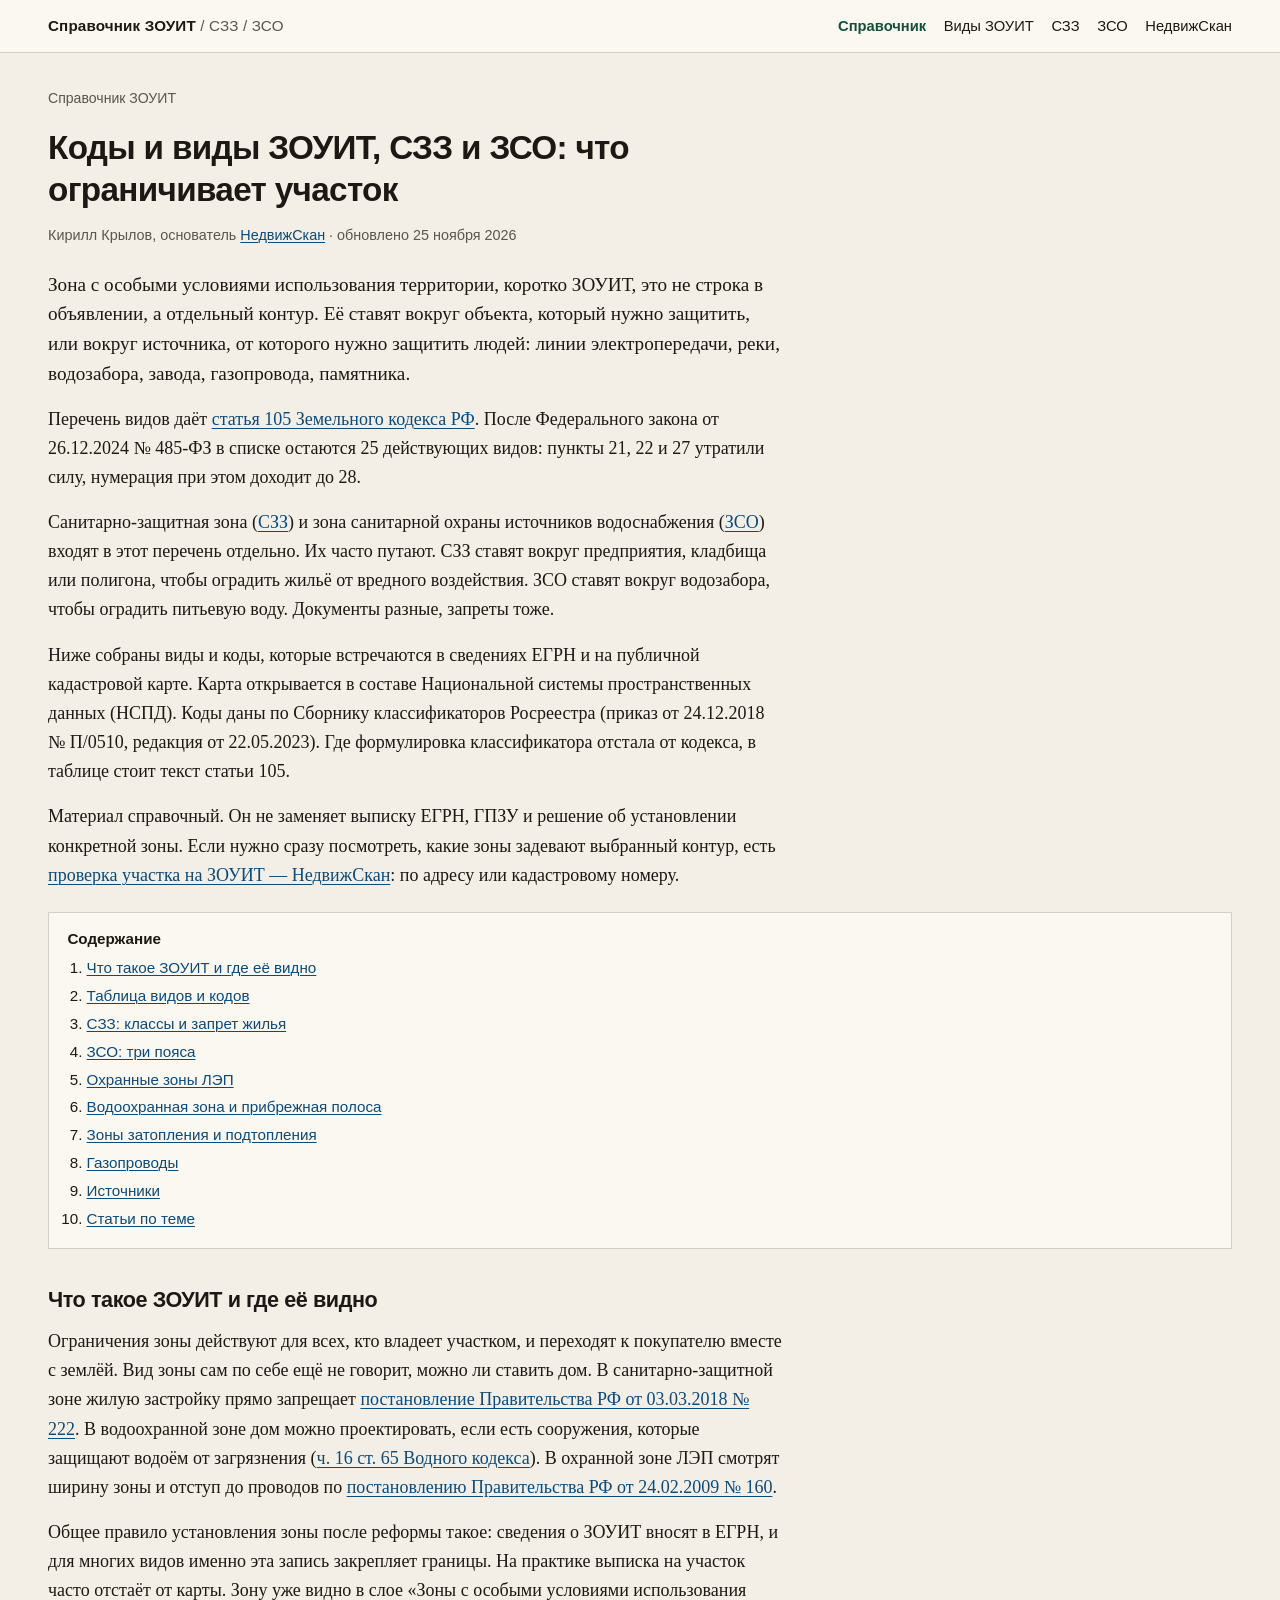
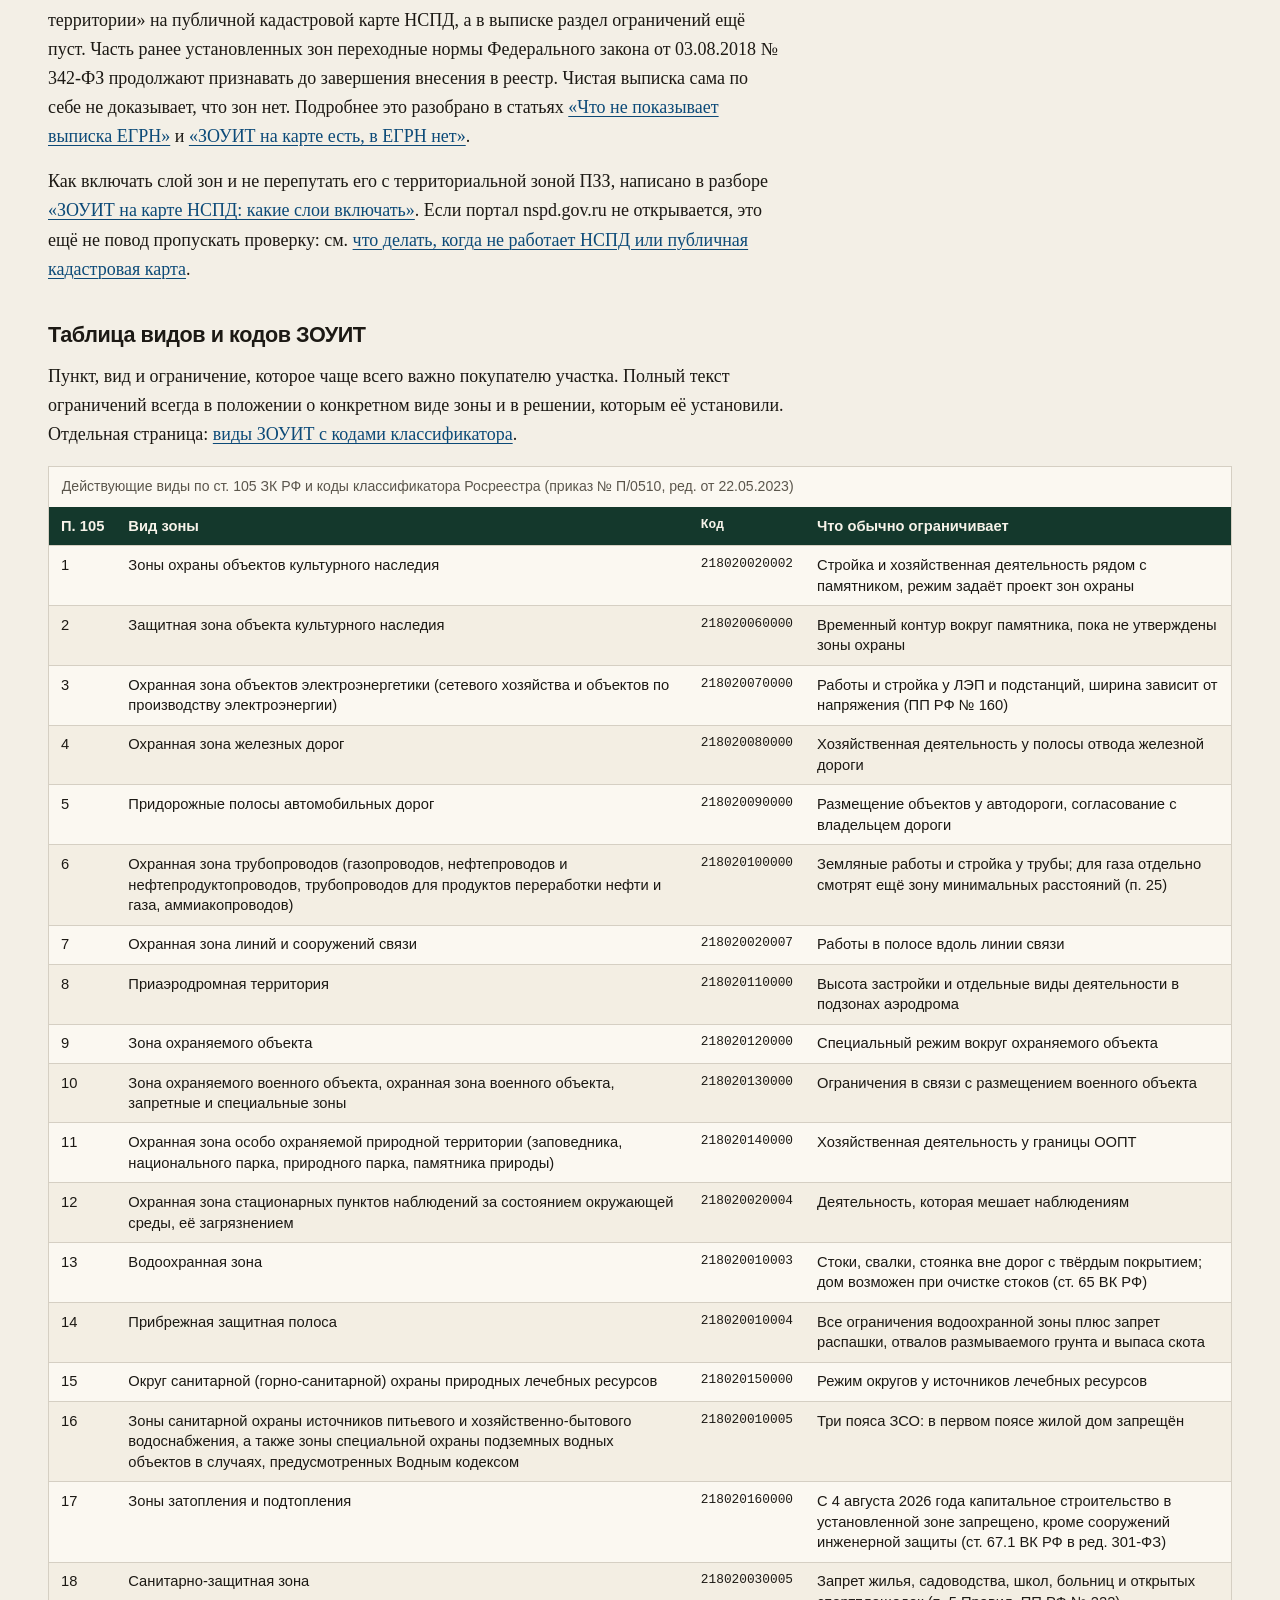
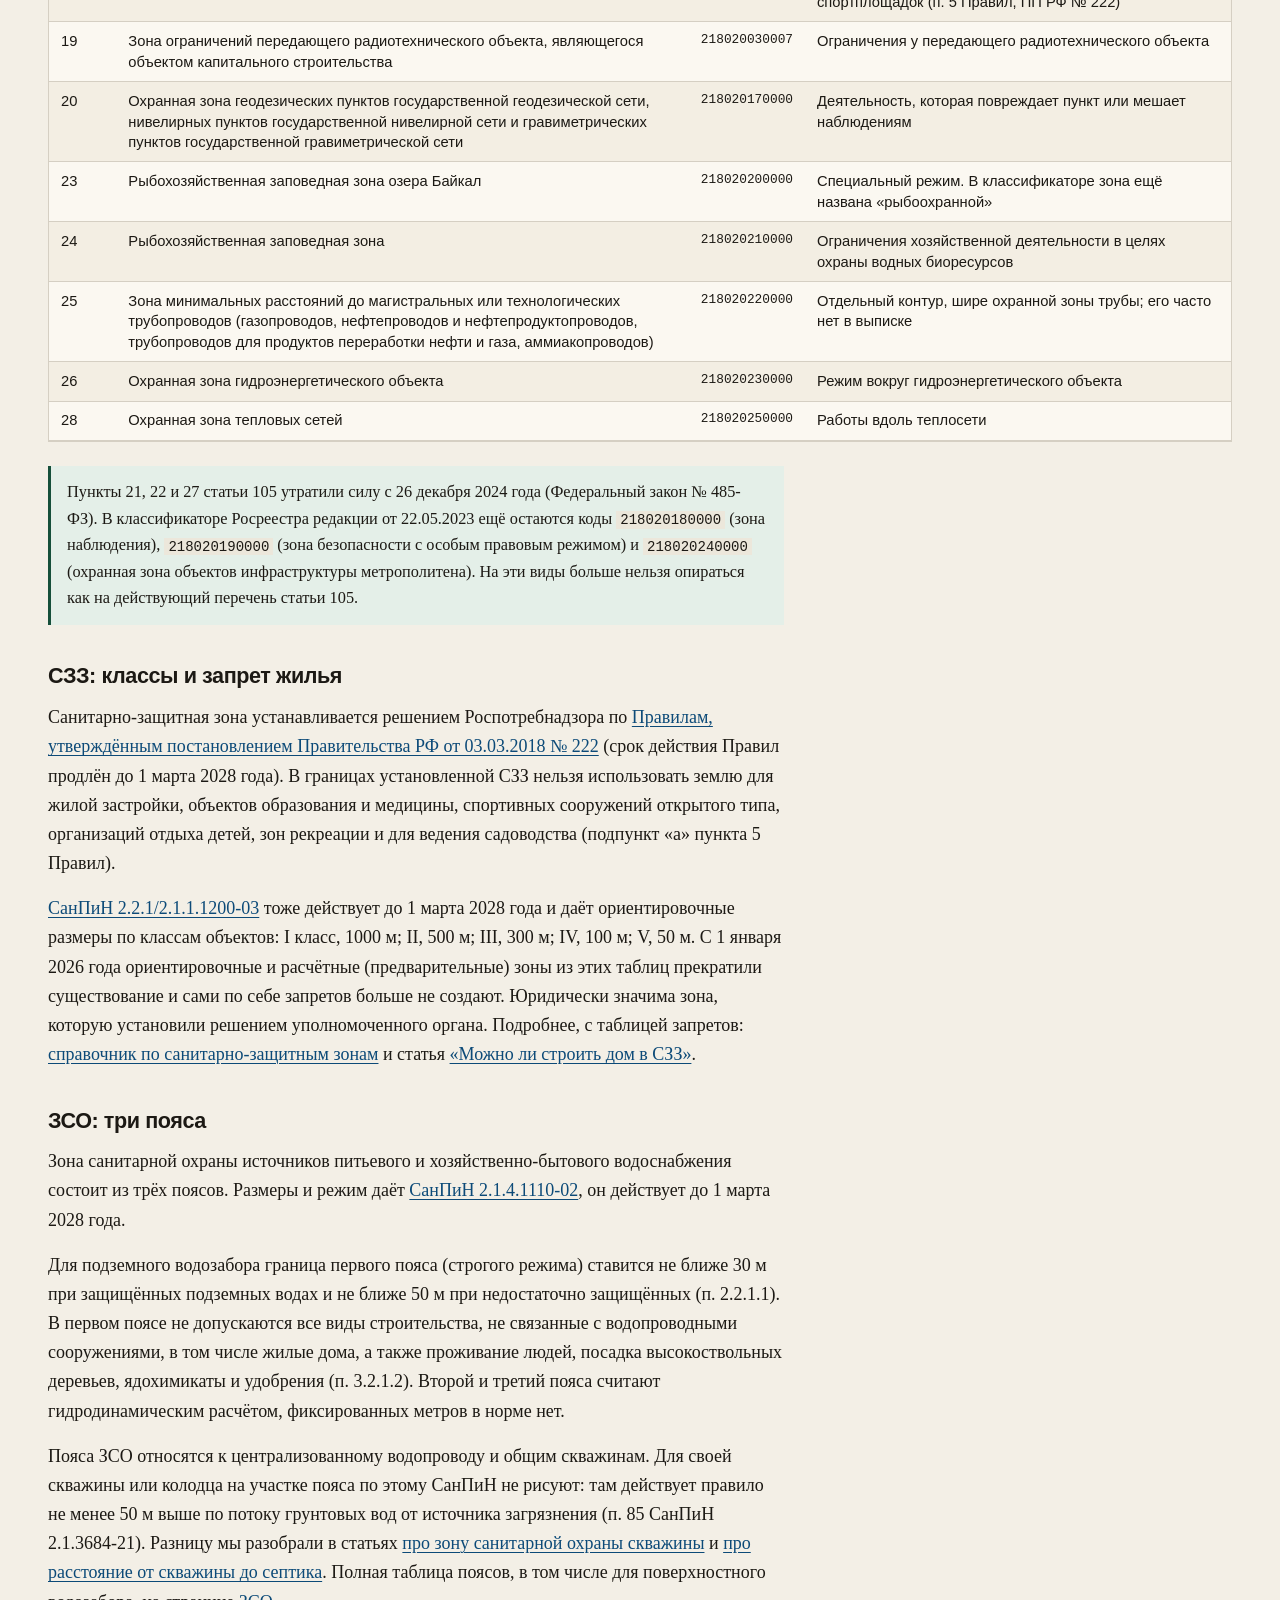
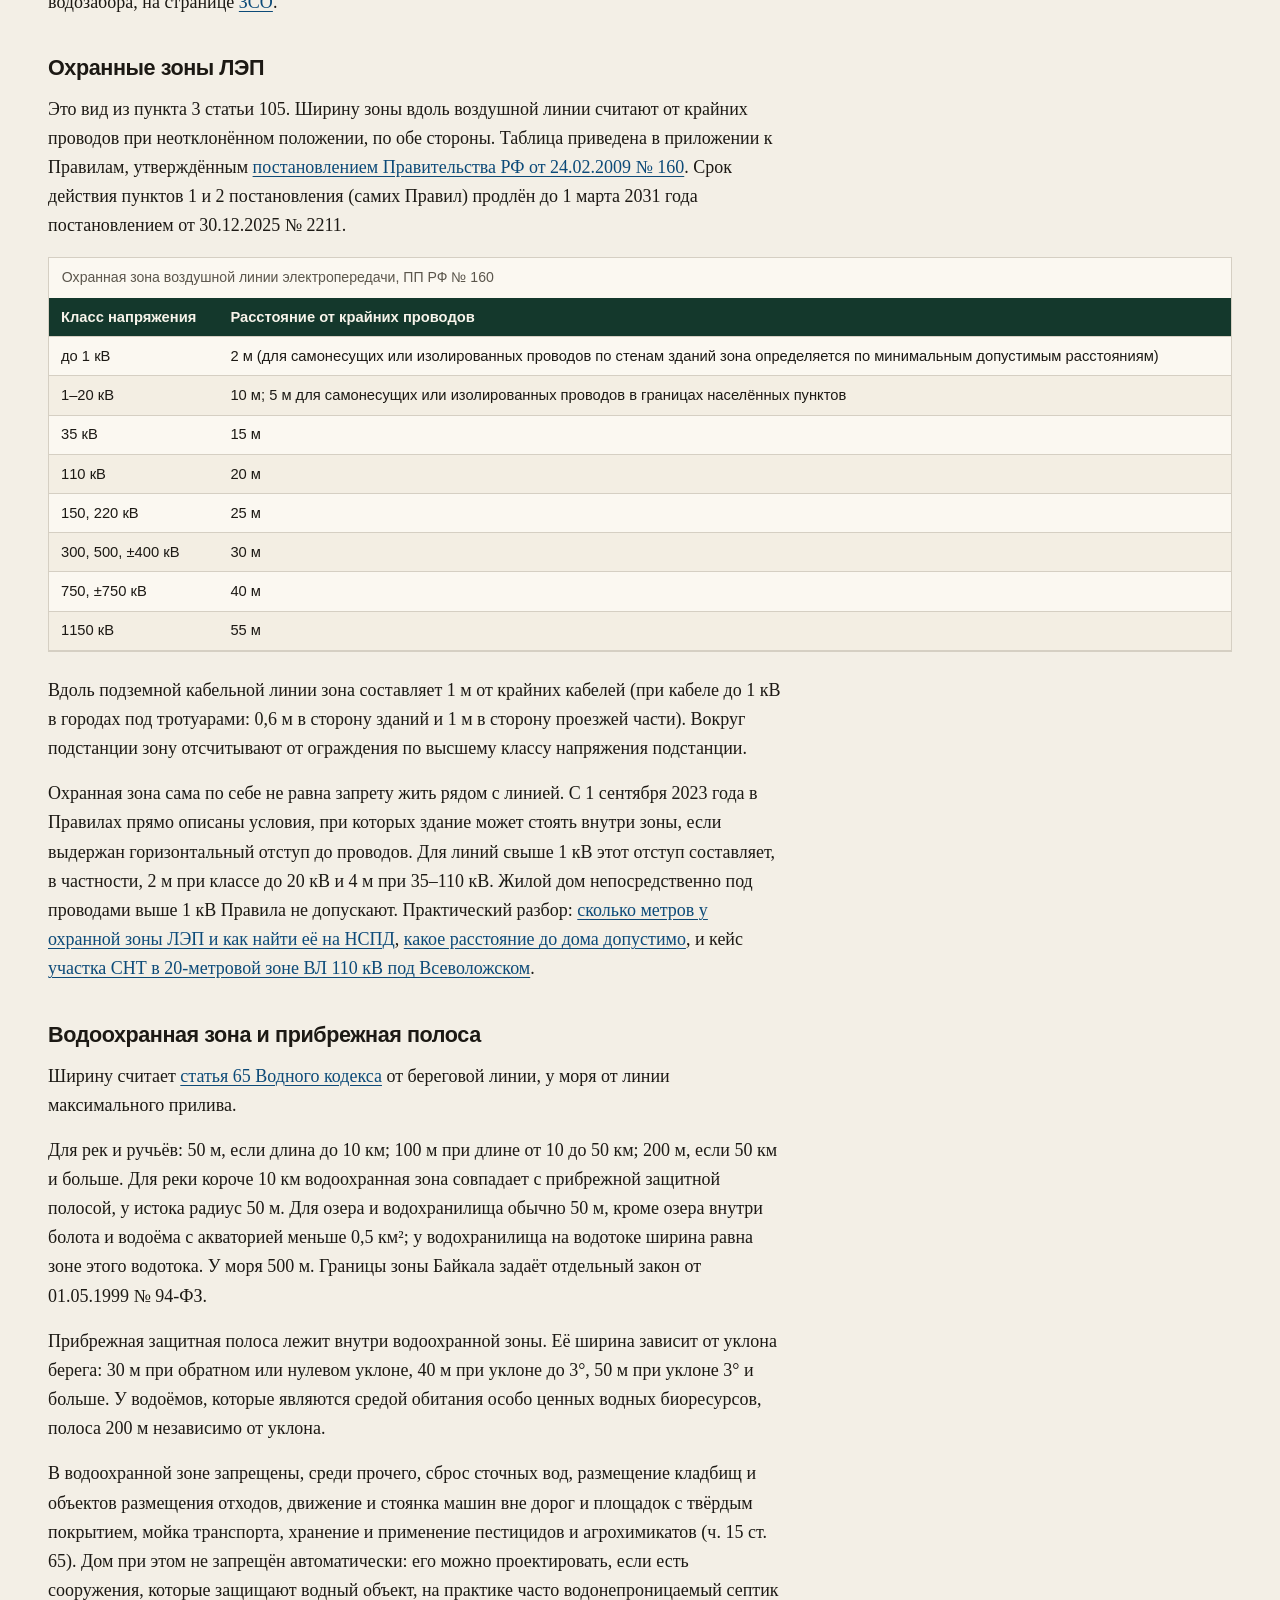
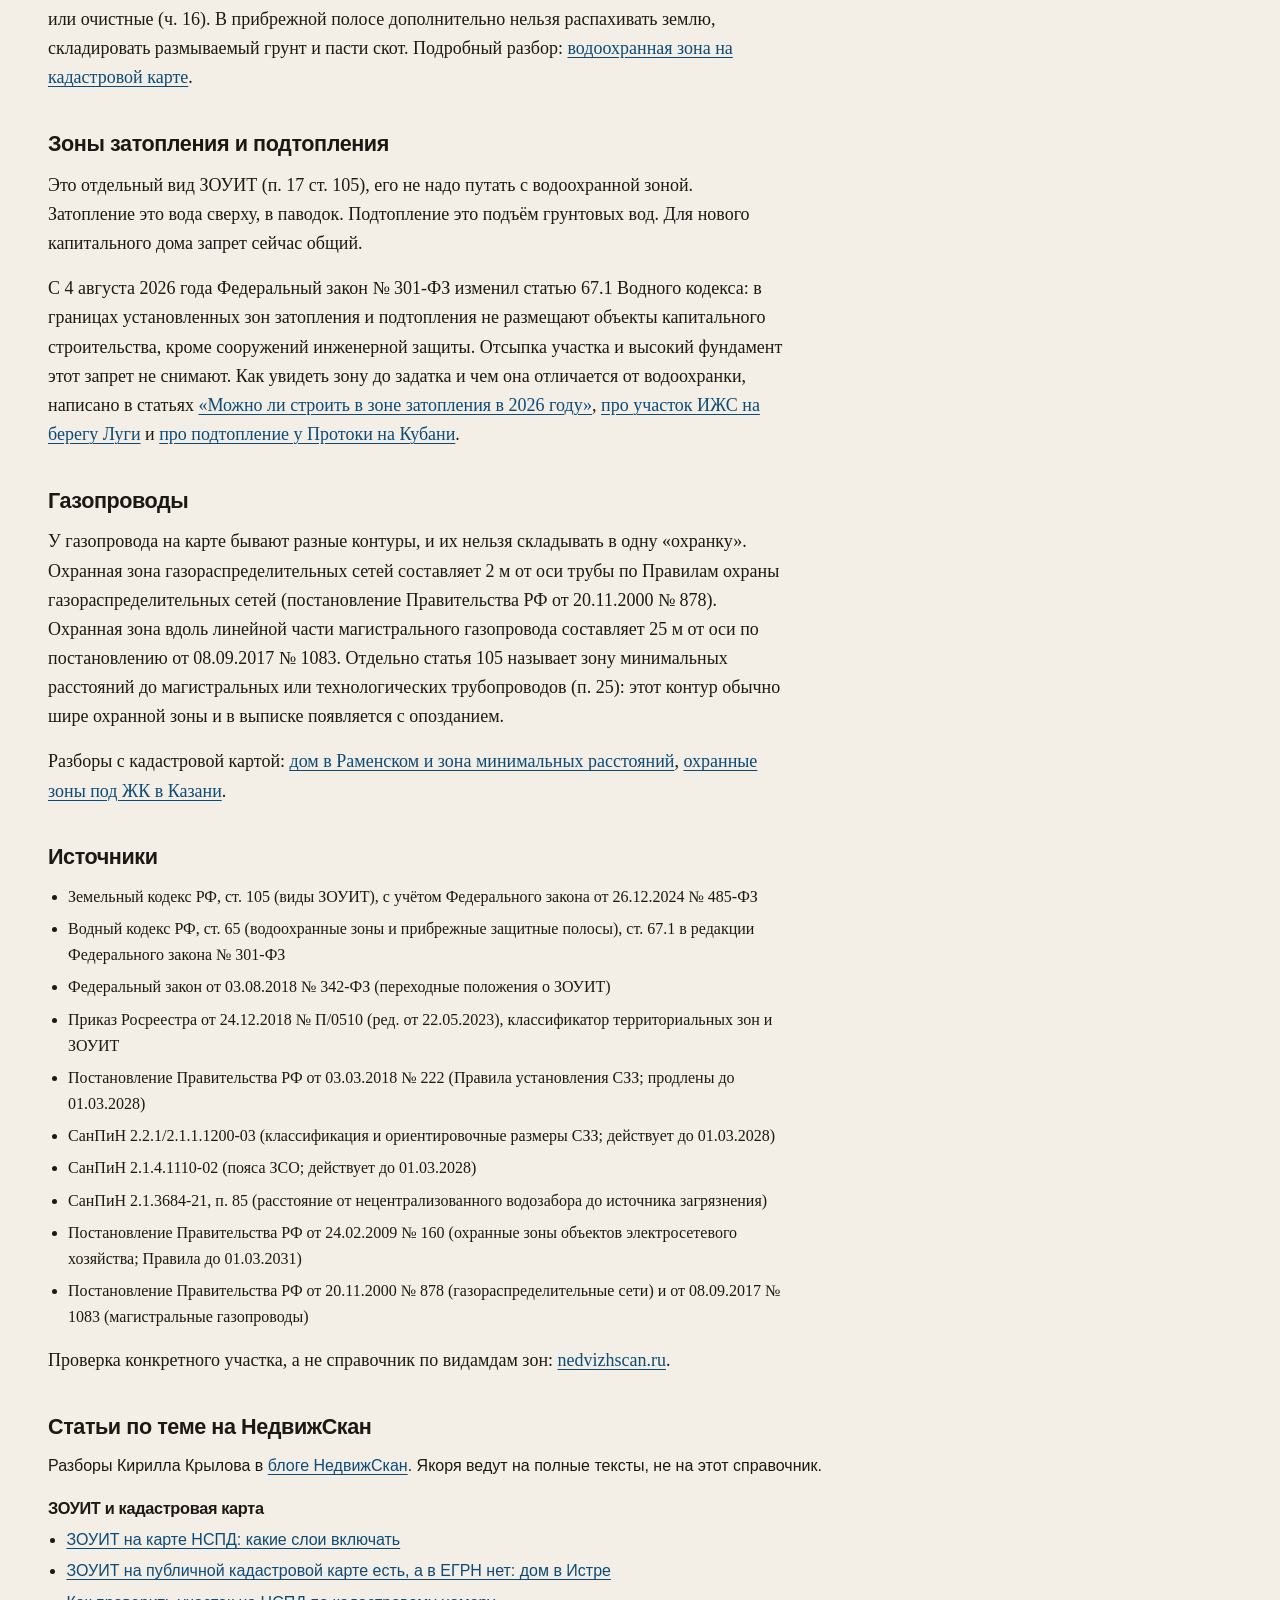
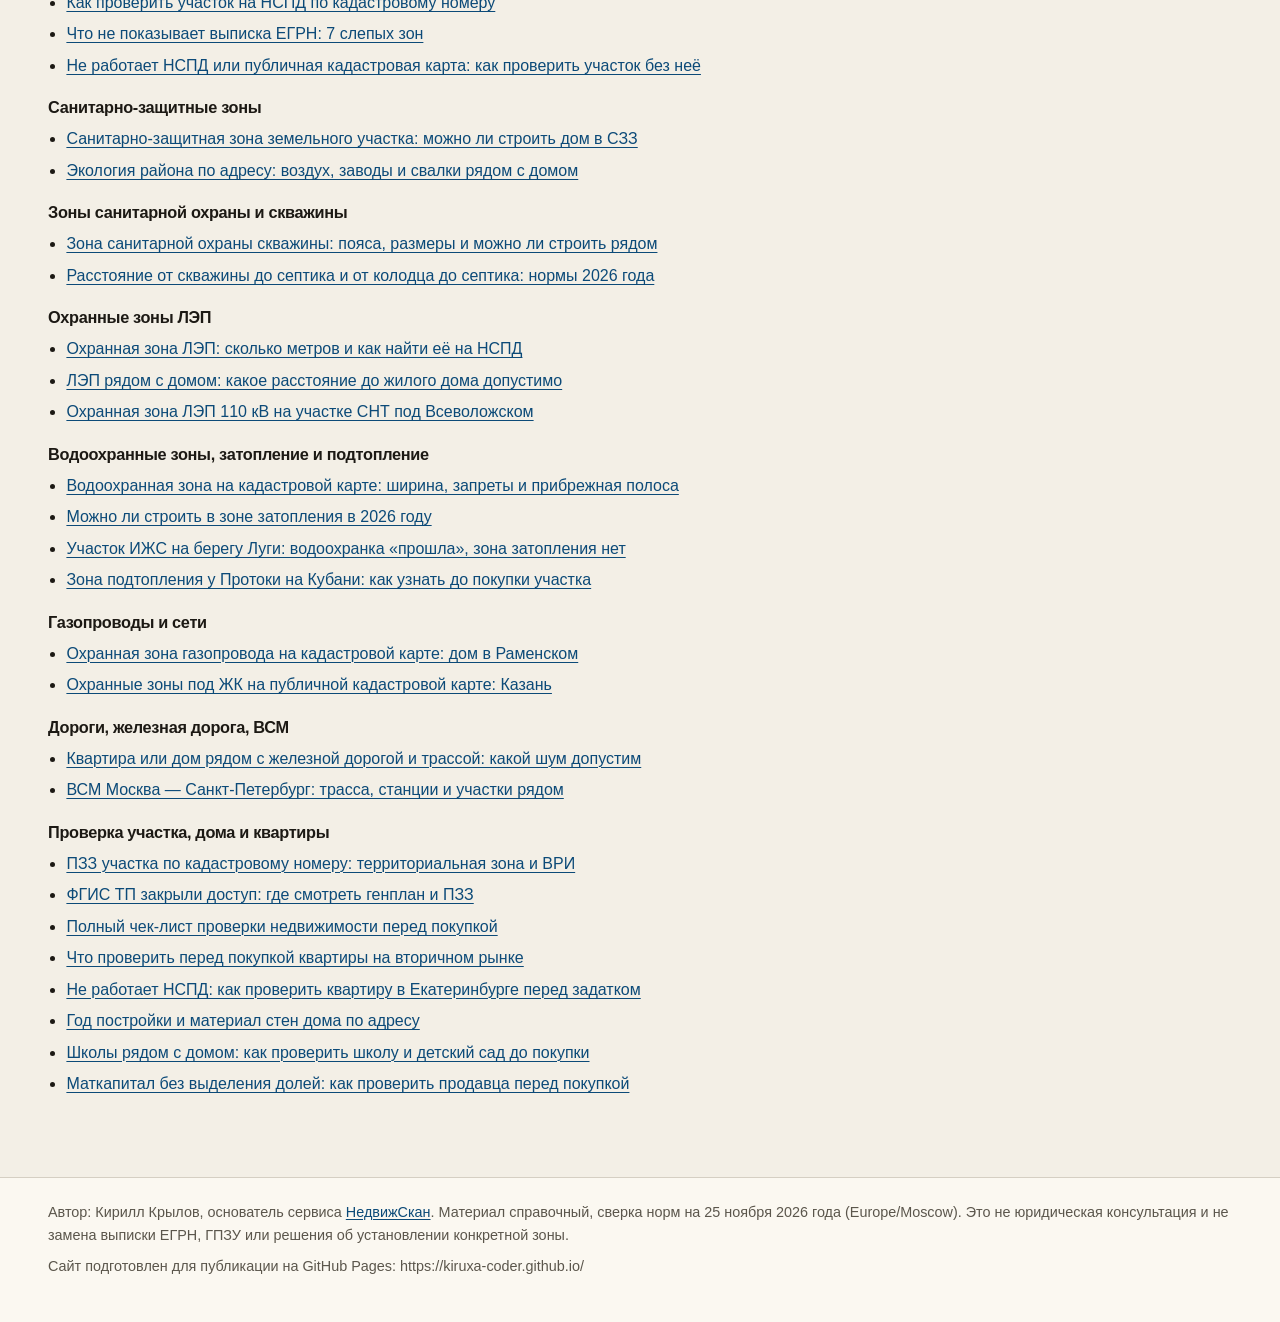
==== commit 6f55e016: "Point canonical URLs and sitemap to kiruxa-coder.github.io. The GitHub user site must match login ki" ====
--- a/index.html
+++ b/index.html
@@ -5,14 +5,14 @@
   <meta name="viewport" content="width=device-width, initial-scale=1">
   <title>ЗОУИТ, СЗЗ и ЗСО: виды, коды и ограничения</title>
   <meta name="description" content="Коды и виды ЗОУИТ по ст. 105 ЗК РФ, классы СЗЗ и три пояса ЗСО: размеры, запреты и ссылки на нормы. Справочник Кирилла Крылова, НедвижСкан.">
-  <link rel="canonical" href="https://nedvizhscan.github.io/">
+  <link rel="canonical" href="https://kiruxa-coder.github.io/">
   <meta name="author" content="Кирилл Крылов">
   <meta name="robots" content="index,follow">
   <meta property="og:type" content="article">
   <meta property="og:locale" content="ru_RU">
   <meta property="og:title" content="ЗОУИТ, СЗЗ и ЗСО: виды, коды и ограничения">
   <meta property="og:description" content="Коды и виды ЗОУИТ по ст. 105 ЗК РФ, классы СЗЗ и три пояса ЗСО: размеры, запреты и ссылки на нормы. Справочник Кирилла Крылова, НедвижСкан.">
-  <meta property="og:url" content="https://nedvizhscan.github.io/">
+  <meta property="og:url" content="https://kiruxa-coder.github.io/">
   <meta property="og:site_name" content="Справочник ЗОУИТ, СЗЗ и ЗСО">
   <meta name="twitter:card" content="summary">
   <meta name="twitter:title" content="ЗОУИТ, СЗЗ и ЗСО: виды, коды и ограничения">
@@ -24,23 +24,23 @@
   "@graph": [
     {
       "@type": "WebSite",
-      "@id": "https://nedvizhscan.github.io/#website",
-      "url": "https://nedvizhscan.github.io/",
+      "@id": "https://kiruxa-coder.github.io/#website",
+      "url": "https://kiruxa-coder.github.io/",
       "name": "Справочник ЗОУИТ, СЗЗ и ЗСО",
       "inLanguage": "ru-RU",
       "publisher": {
-        "@id": "https://nedvizhscan.github.io/#org"
+        "@id": "https://kiruxa-coder.github.io/#org"
       }
     },
     {
       "@type": "Organization",
-      "@id": "https://nedvizhscan.github.io/#org",
+      "@id": "https://kiruxa-coder.github.io/#org",
       "name": "НедвижСкан",
       "url": "https://nedvizhscan.ru/"
     },
     {
       "@type": "Person",
-      "@id": "https://nedvizhscan.github.io/#kirill",
+      "@id": "https://kiruxa-coder.github.io/#kirill",
       "name": "Кирилл Крылов",
       "jobTitle": "Основатель НедвижСкан",
       "url": "https://nedvizhscan.ru/o-proekte",
@@ -48,7 +48,7 @@
         "https://nedvizhscan.ru/"
       ],
       "worksFor": {
-        "@id": "https://nedvizhscan.github.io/#org"
+        "@id": "https://kiruxa-coder.github.io/#org"
       }
     },
     {
@@ -56,8 +56,8 @@
         "Article",
         "WebPage"
       ],
-      "@id": "https://nedvizhscan.github.io/",
-      "url": "https://nedvizhscan.github.io/",
+      "@id": "https://kiruxa-coder.github.io/",
+      "url": "https://kiruxa-coder.github.io/",
       "name": "ЗОУИТ, СЗЗ и ЗСО: виды, коды и ограничения",
       "headline": "ЗОУИТ, СЗЗ и ЗСО: виды, коды и ограничения",
       "description": "Коды и виды ЗОУИТ по ст. 105 ЗК РФ, классы СЗЗ и три пояса ЗСО: размеры, запреты и ссылки на нормы. Справочник Кирилла Крылова, НедвижСкан.",
@@ -65,28 +65,28 @@
       "datePublished": "2026-11-25",
       "dateModified": "2026-11-25",
       "isPartOf": {
-        "@id": "https://nedvizhscan.github.io/#website"
+        "@id": "https://kiruxa-coder.github.io/#website"
       },
       "author": {
-        "@id": "https://nedvizhscan.github.io/#kirill"
+        "@id": "https://kiruxa-coder.github.io/#kirill"
       },
       "publisher": {
-        "@id": "https://nedvizhscan.github.io/#org"
+        "@id": "https://kiruxa-coder.github.io/#org"
       },
-      "mainEntityOfPage": "https://nedvizhscan.github.io/",
+      "mainEntityOfPage": "https://kiruxa-coder.github.io/",
       "breadcrumb": {
-        "@id": "https://nedvizhscan.github.io/#breadcrumb"
+        "@id": "https://kiruxa-coder.github.io/#breadcrumb"
       }
     },
     {
       "@type": "BreadcrumbList",
-      "@id": "https://nedvizhscan.github.io/#breadcrumb",
+      "@id": "https://kiruxa-coder.github.io/#breadcrumb",
       "itemListElement": [
         {
           "@type": "ListItem",
           "position": 1,
           "name": "Справочник ЗОУИТ",
-          "item": "https://nedvizhscan.github.io/"
+          "item": "https://kiruxa-coder.github.io/"
         }
       ]
     }
@@ -314,7 +314,7 @@
   <footer class="site">
     <div class="wrap">
       <p>Автор: Кирилл Крылов, основатель сервиса <a href="https://nedvizhscan.ru/">НедвижСкан</a>. Материал справочный, сверка норм на 25 ноября 2026 года (Europe/Moscow). Это не юридическая консультация и не замена выписки ЕГРН, ГПЗУ или решения об установлении конкретной зоны.</p>
-      <p>Сайт подготовлен для публикации на GitHub Pages: <span>https://nedvizhscan.github.io/</span></p>
+      <p>Сайт подготовлен для публикации на GitHub Pages: <span>https://kiruxa-coder.github.io/</span></p>
     </div>
   </footer>
 </body>
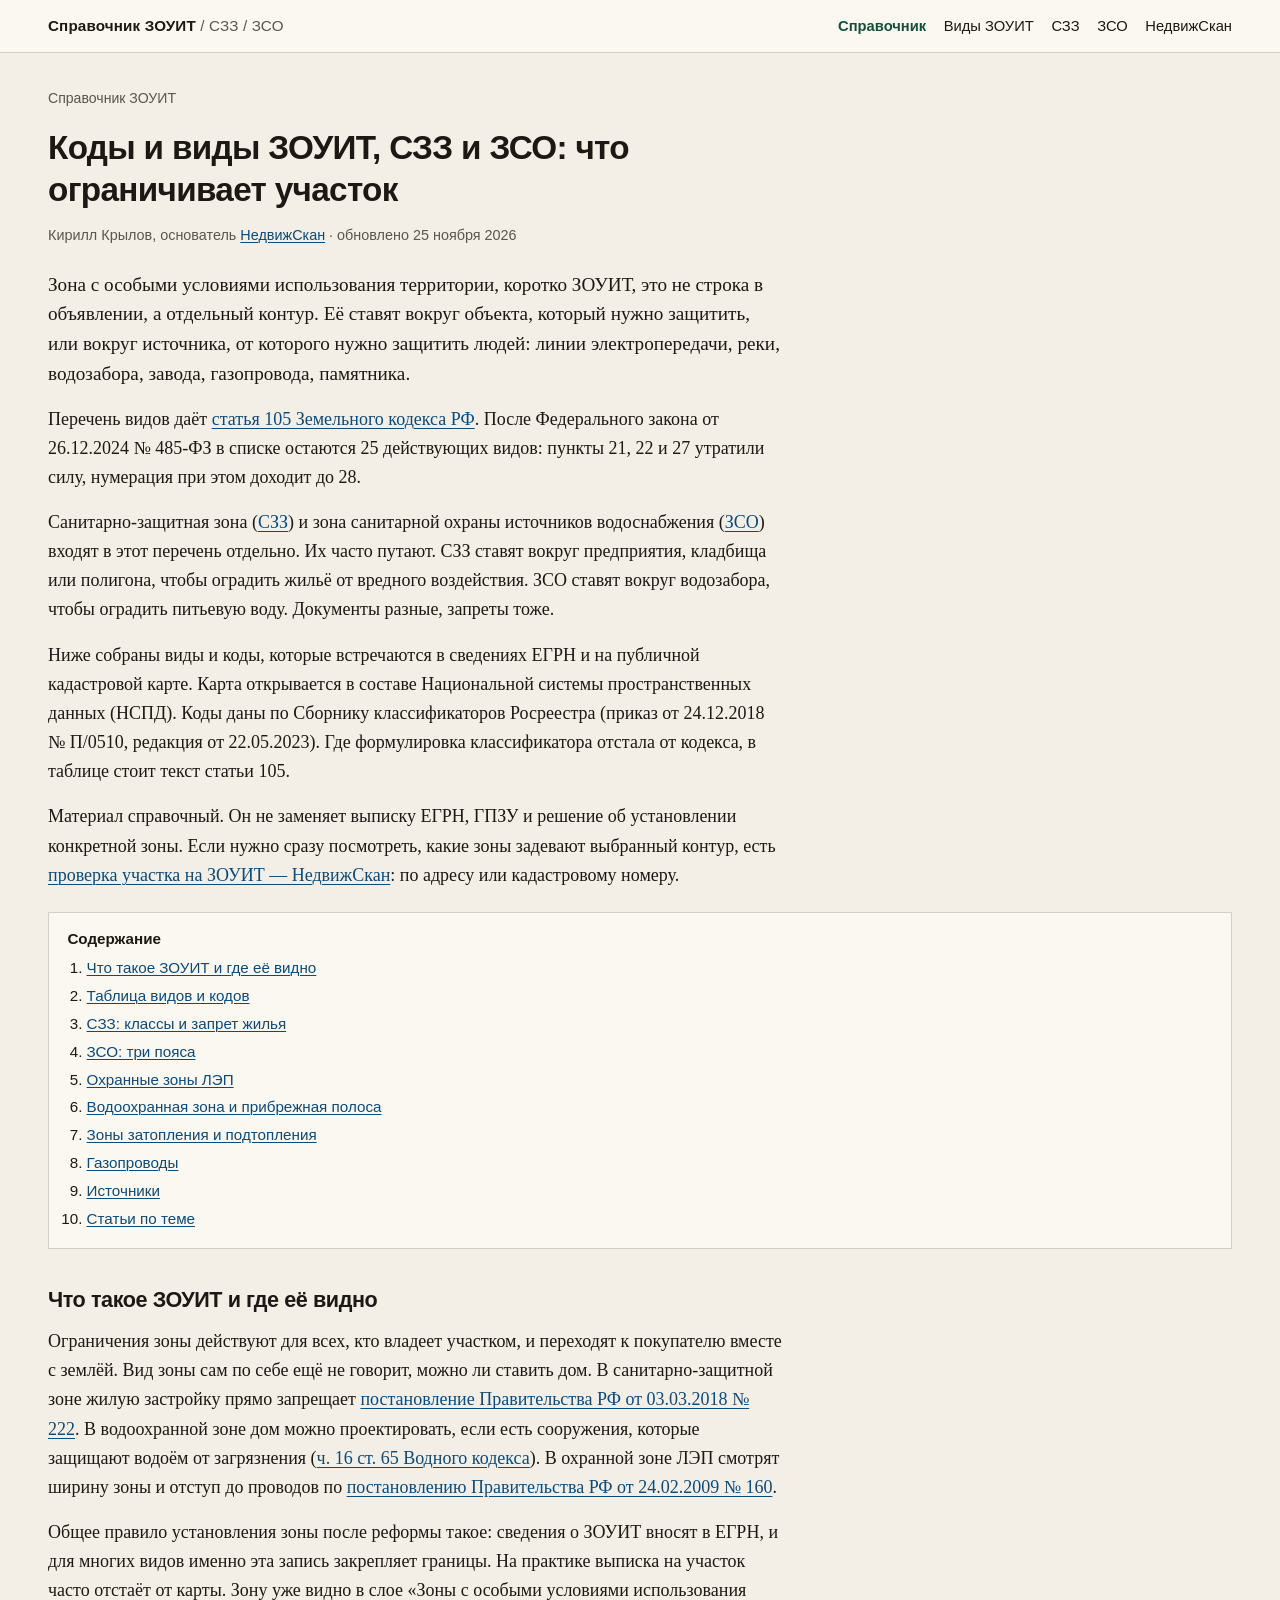
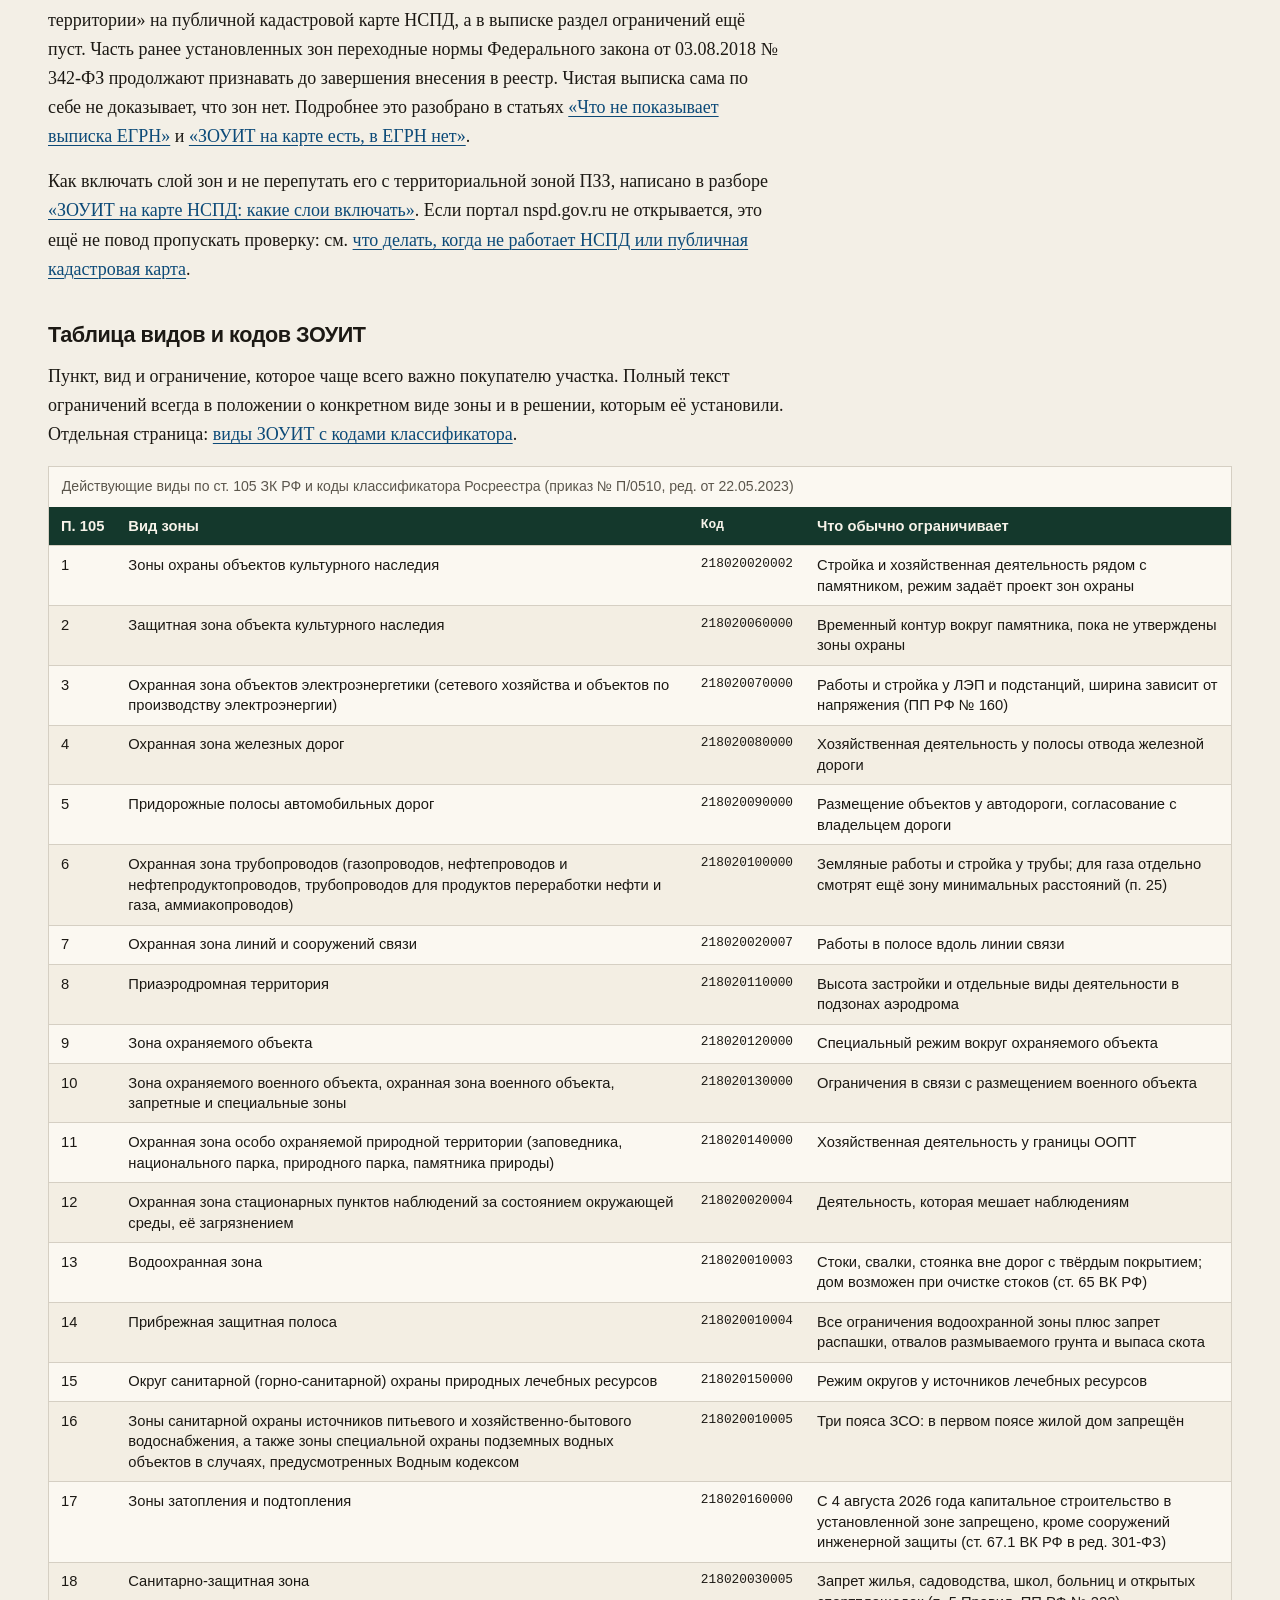
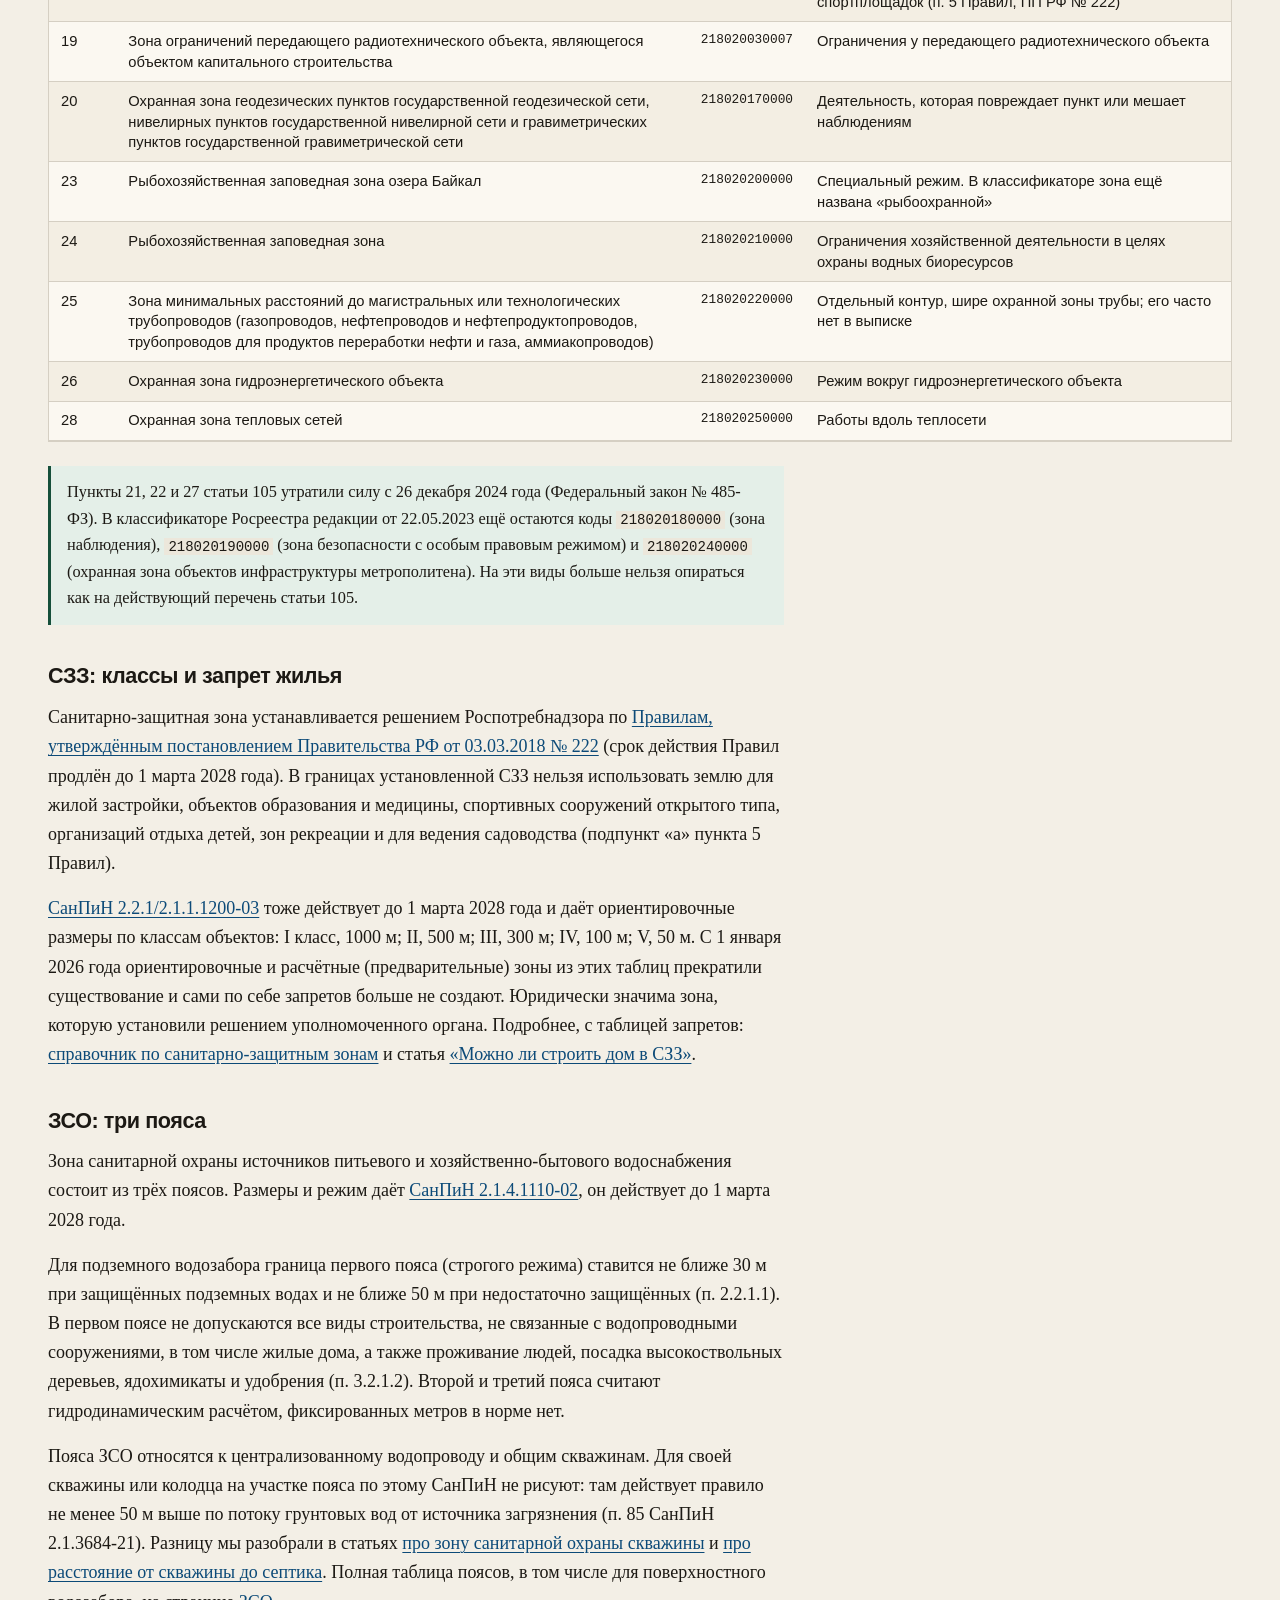
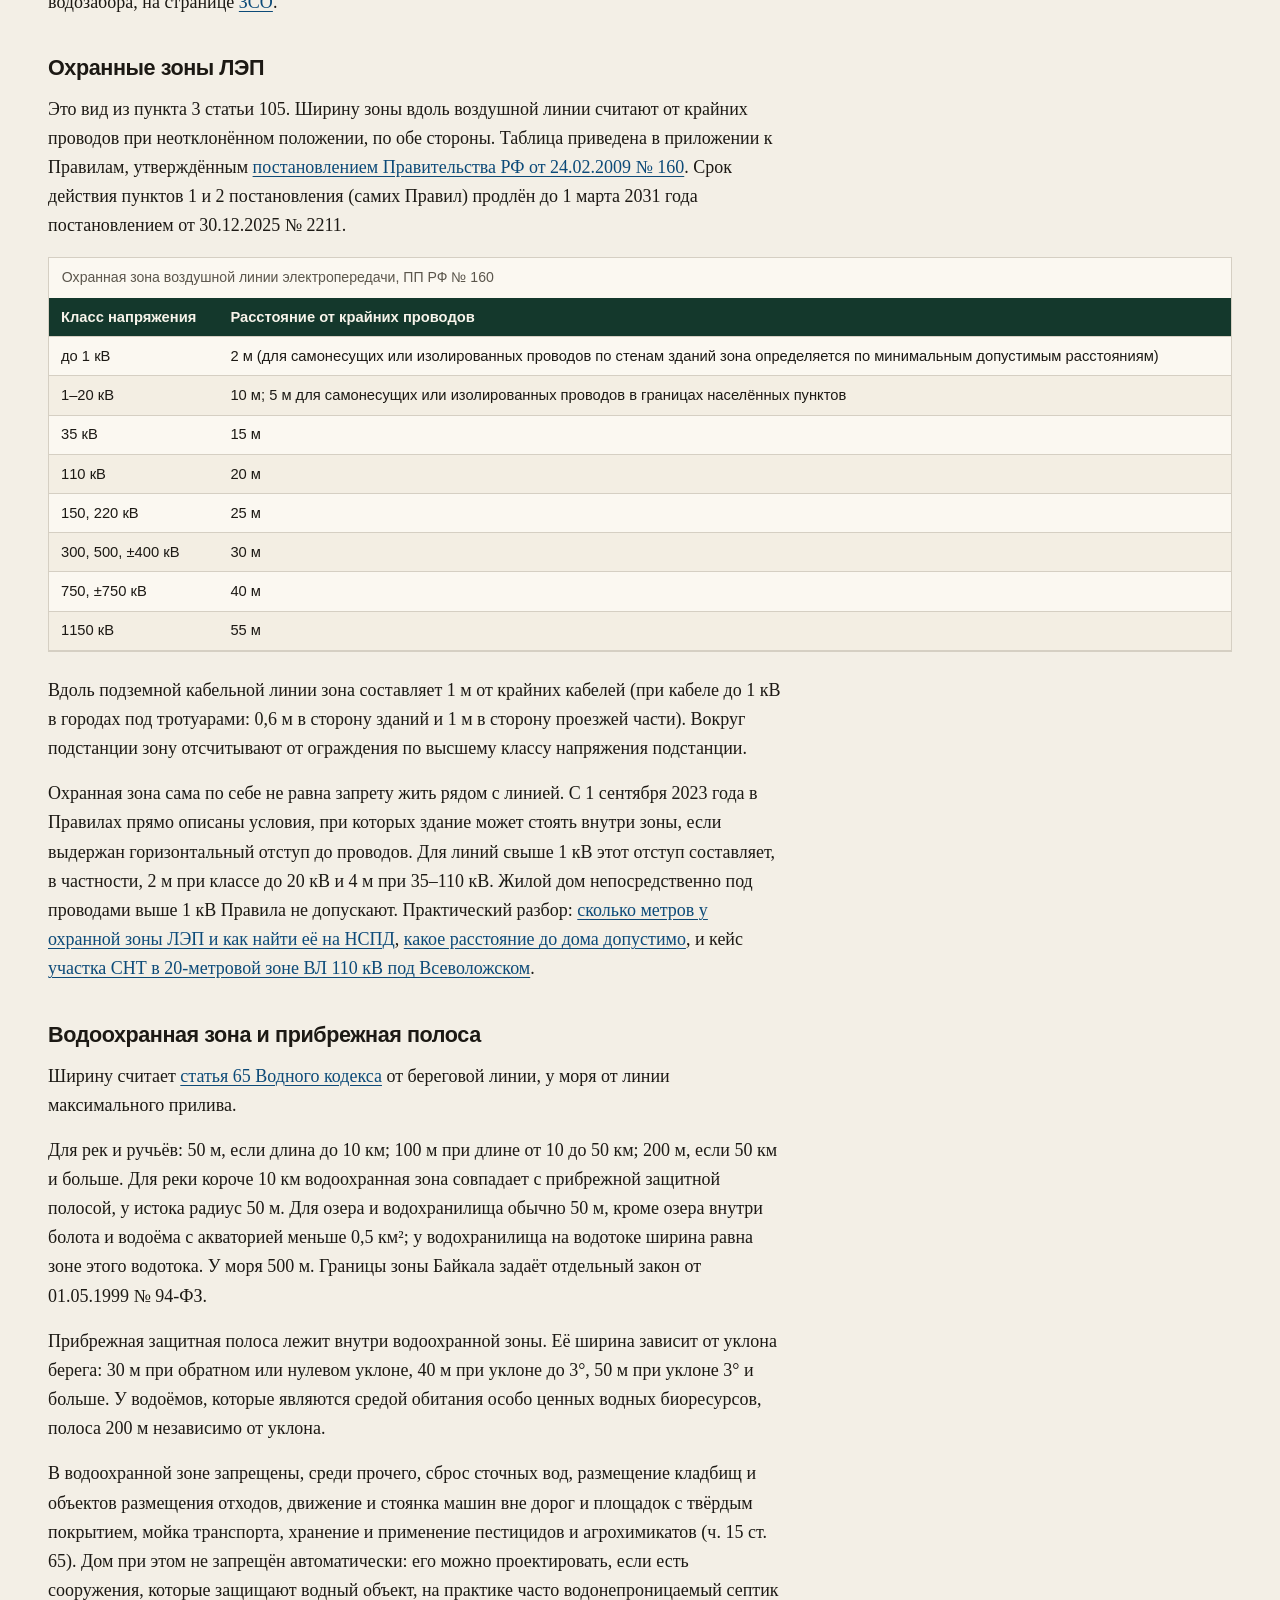
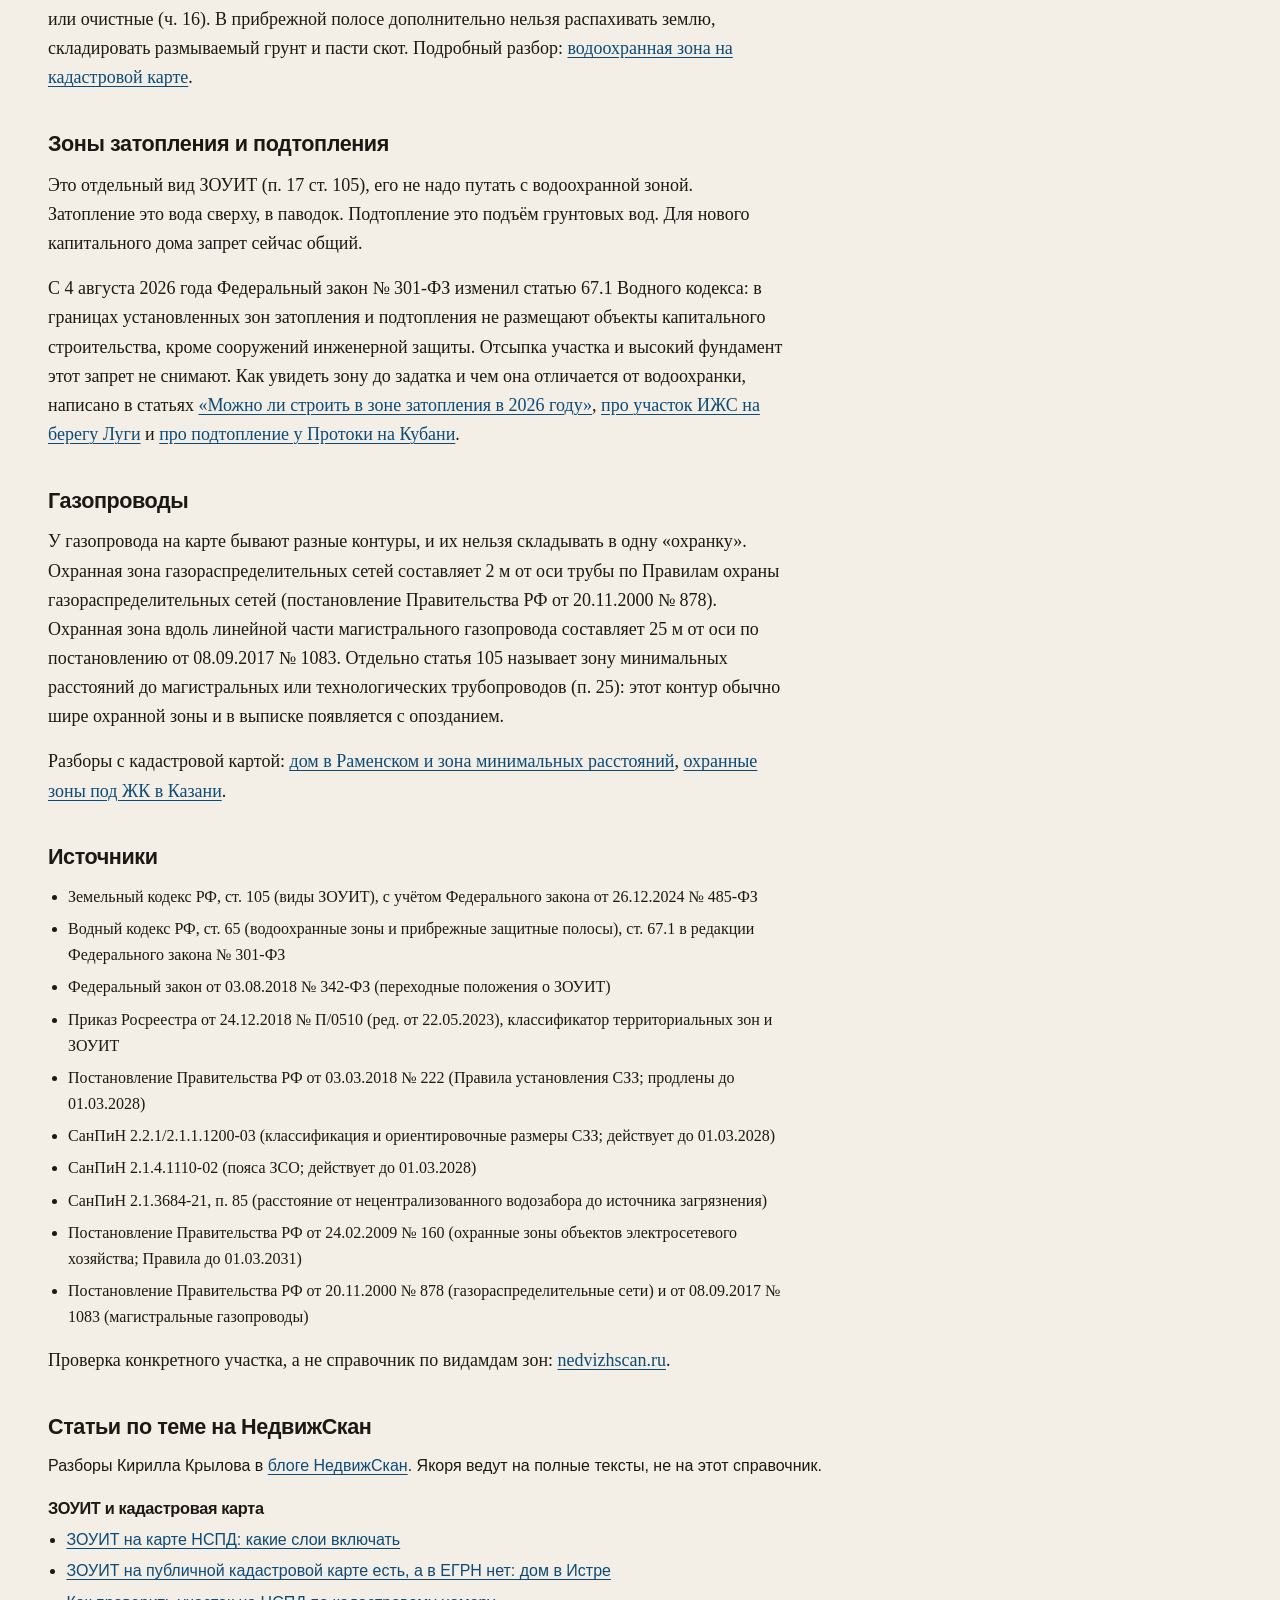
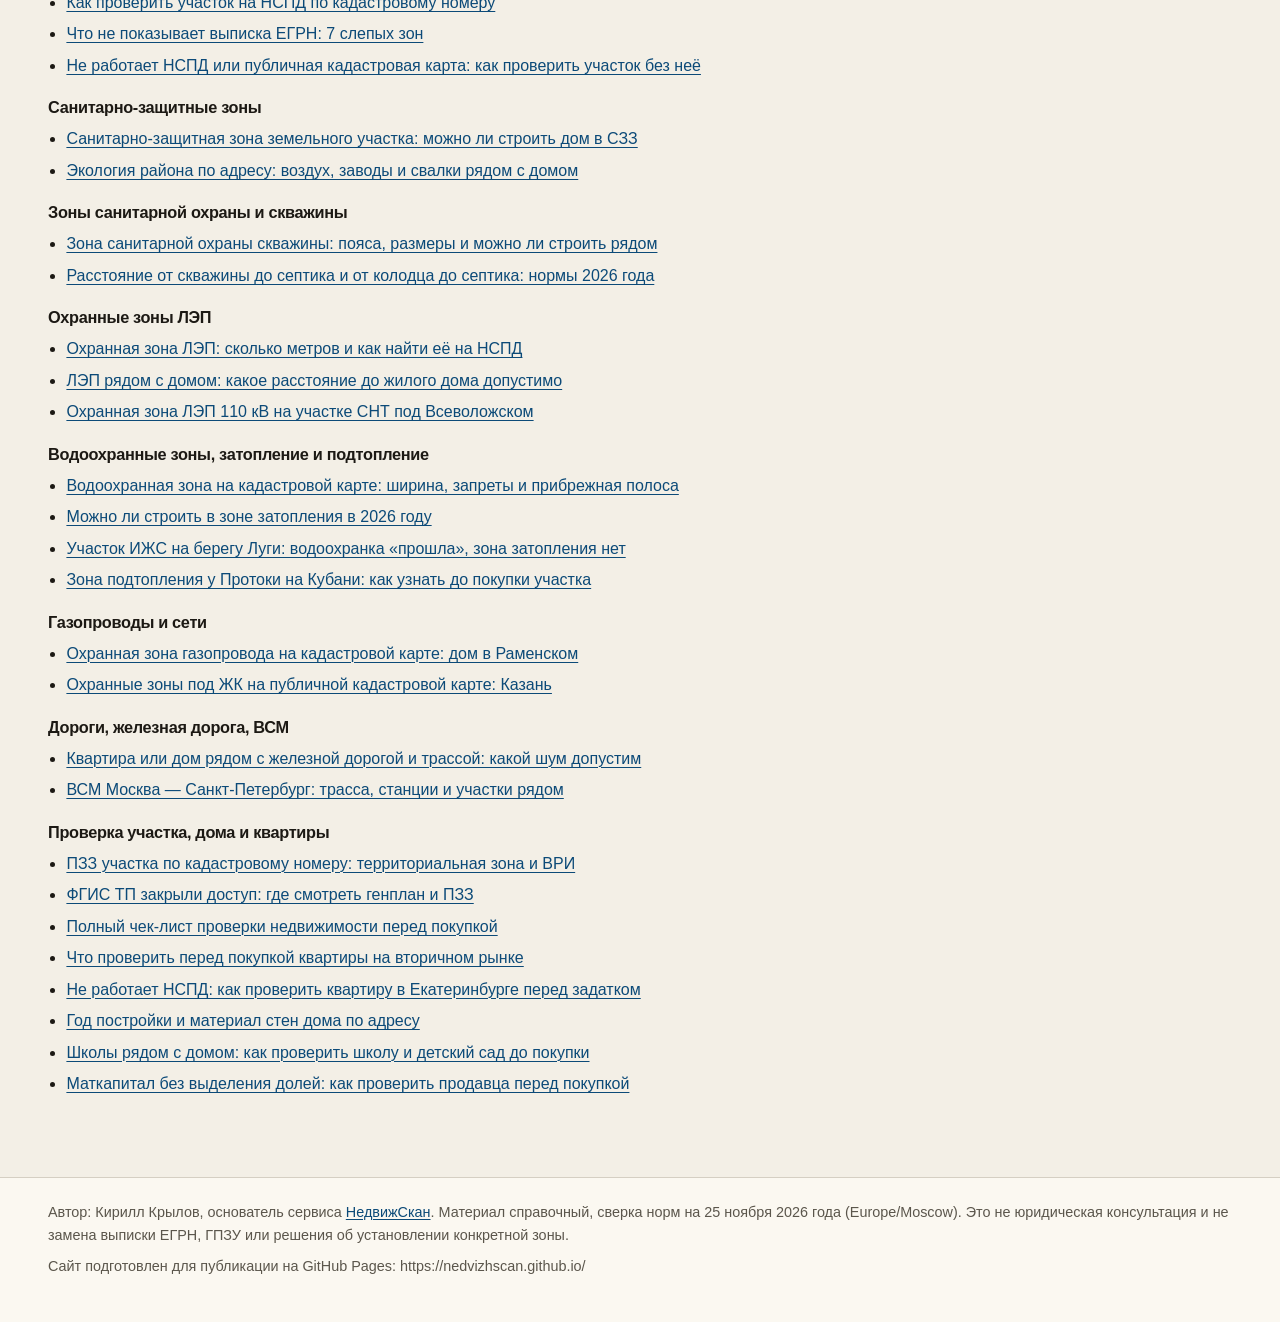
==== commit 78edc296: "Point canonical URLs to nedvizhscan.github.io after account rename. The GitHub login is now nedvizhs" ====
--- a/index.html
+++ b/index.html
@@ -5,14 +5,14 @@
   <meta name="viewport" content="width=device-width, initial-scale=1">
   <title>ЗОУИТ, СЗЗ и ЗСО: виды, коды и ограничения</title>
   <meta name="description" content="Коды и виды ЗОУИТ по ст. 105 ЗК РФ, классы СЗЗ и три пояса ЗСО: размеры, запреты и ссылки на нормы. Справочник Кирилла Крылова, НедвижСкан.">
-  <link rel="canonical" href="https://kiruxa-coder.github.io/">
+  <link rel="canonical" href="https://nedvizhscan.github.io/">
   <meta name="author" content="Кирилл Крылов">
   <meta name="robots" content="index,follow">
   <meta property="og:type" content="article">
   <meta property="og:locale" content="ru_RU">
   <meta property="og:title" content="ЗОУИТ, СЗЗ и ЗСО: виды, коды и ограничения">
   <meta property="og:description" content="Коды и виды ЗОУИТ по ст. 105 ЗК РФ, классы СЗЗ и три пояса ЗСО: размеры, запреты и ссылки на нормы. Справочник Кирилла Крылова, НедвижСкан.">
-  <meta property="og:url" content="https://kiruxa-coder.github.io/">
+  <meta property="og:url" content="https://nedvizhscan.github.io/">
   <meta property="og:site_name" content="Справочник ЗОУИТ, СЗЗ и ЗСО">
   <meta name="twitter:card" content="summary">
   <meta name="twitter:title" content="ЗОУИТ, СЗЗ и ЗСО: виды, коды и ограничения">
@@ -24,23 +24,23 @@
   "@graph": [
     {
       "@type": "WebSite",
-      "@id": "https://kiruxa-coder.github.io/#website",
-      "url": "https://kiruxa-coder.github.io/",
+      "@id": "https://nedvizhscan.github.io/#website",
+      "url": "https://nedvizhscan.github.io/",
       "name": "Справочник ЗОУИТ, СЗЗ и ЗСО",
       "inLanguage": "ru-RU",
       "publisher": {
-        "@id": "https://kiruxa-coder.github.io/#org"
+        "@id": "https://nedvizhscan.github.io/#org"
       }
     },
     {
       "@type": "Organization",
-      "@id": "https://kiruxa-coder.github.io/#org",
+      "@id": "https://nedvizhscan.github.io/#org",
       "name": "НедвижСкан",
       "url": "https://nedvizhscan.ru/"
     },
     {
       "@type": "Person",
-      "@id": "https://kiruxa-coder.github.io/#kirill",
+      "@id": "https://nedvizhscan.github.io/#kirill",
       "name": "Кирилл Крылов",
       "jobTitle": "Основатель НедвижСкан",
       "url": "https://nedvizhscan.ru/o-proekte",
@@ -48,7 +48,7 @@
         "https://nedvizhscan.ru/"
       ],
       "worksFor": {
-        "@id": "https://kiruxa-coder.github.io/#org"
+        "@id": "https://nedvizhscan.github.io/#org"
       }
     },
     {
@@ -56,8 +56,8 @@
         "Article",
         "WebPage"
       ],
-      "@id": "https://kiruxa-coder.github.io/",
-      "url": "https://kiruxa-coder.github.io/",
+      "@id": "https://nedvizhscan.github.io/",
+      "url": "https://nedvizhscan.github.io/",
       "name": "ЗОУИТ, СЗЗ и ЗСО: виды, коды и ограничения",
       "headline": "ЗОУИТ, СЗЗ и ЗСО: виды, коды и ограничения",
       "description": "Коды и виды ЗОУИТ по ст. 105 ЗК РФ, классы СЗЗ и три пояса ЗСО: размеры, запреты и ссылки на нормы. Справочник Кирилла Крылова, НедвижСкан.",
@@ -65,28 +65,28 @@
       "datePublished": "2026-11-25",
       "dateModified": "2026-11-25",
       "isPartOf": {
-        "@id": "https://kiruxa-coder.github.io/#website"
+        "@id": "https://nedvizhscan.github.io/#website"
       },
       "author": {
-        "@id": "https://kiruxa-coder.github.io/#kirill"
+        "@id": "https://nedvizhscan.github.io/#kirill"
       },
       "publisher": {
-        "@id": "https://kiruxa-coder.github.io/#org"
+        "@id": "https://nedvizhscan.github.io/#org"
       },
-      "mainEntityOfPage": "https://kiruxa-coder.github.io/",
+      "mainEntityOfPage": "https://nedvizhscan.github.io/",
       "breadcrumb": {
-        "@id": "https://kiruxa-coder.github.io/#breadcrumb"
+        "@id": "https://nedvizhscan.github.io/#breadcrumb"
       }
     },
     {
       "@type": "BreadcrumbList",
-      "@id": "https://kiruxa-coder.github.io/#breadcrumb",
+      "@id": "https://nedvizhscan.github.io/#breadcrumb",
       "itemListElement": [
         {
           "@type": "ListItem",
           "position": 1,
           "name": "Справочник ЗОУИТ",
-          "item": "https://kiruxa-coder.github.io/"
+          "item": "https://nedvizhscan.github.io/"
         }
       ]
     }
@@ -314,7 +314,7 @@
   <footer class="site">
     <div class="wrap">
       <p>Автор: Кирилл Крылов, основатель сервиса <a href="https://nedvizhscan.ru/">НедвижСкан</a>. Материал справочный, сверка норм на 25 ноября 2026 года (Europe/Moscow). Это не юридическая консультация и не замена выписки ЕГРН, ГПЗУ или решения об установлении конкретной зоны.</p>
-      <p>Сайт подготовлен для публикации на GitHub Pages: <span>https://kiruxa-coder.github.io/</span></p>
+      <p>Сайт подготовлен для публикации на GitHub Pages: <span>https://nedvizhscan.github.io/</span></p>
     </div>
   </footer>
 </body>
